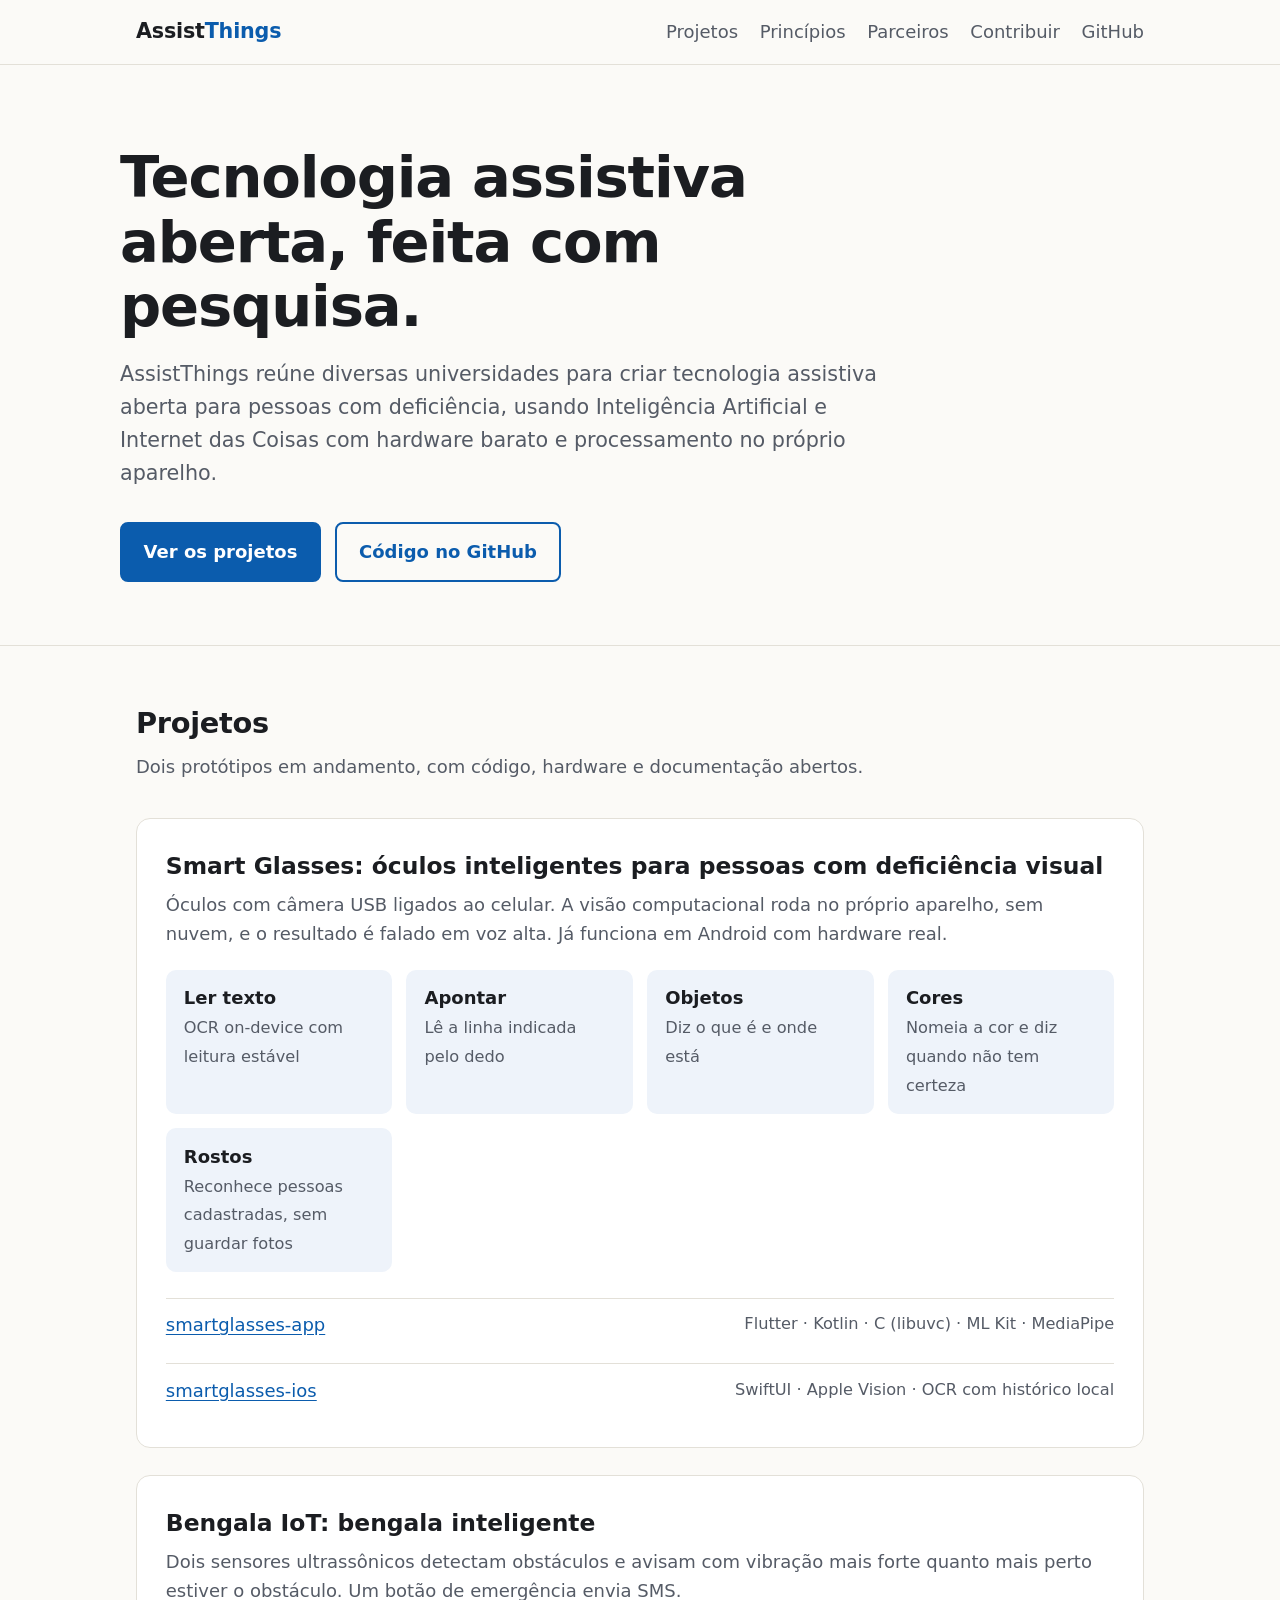
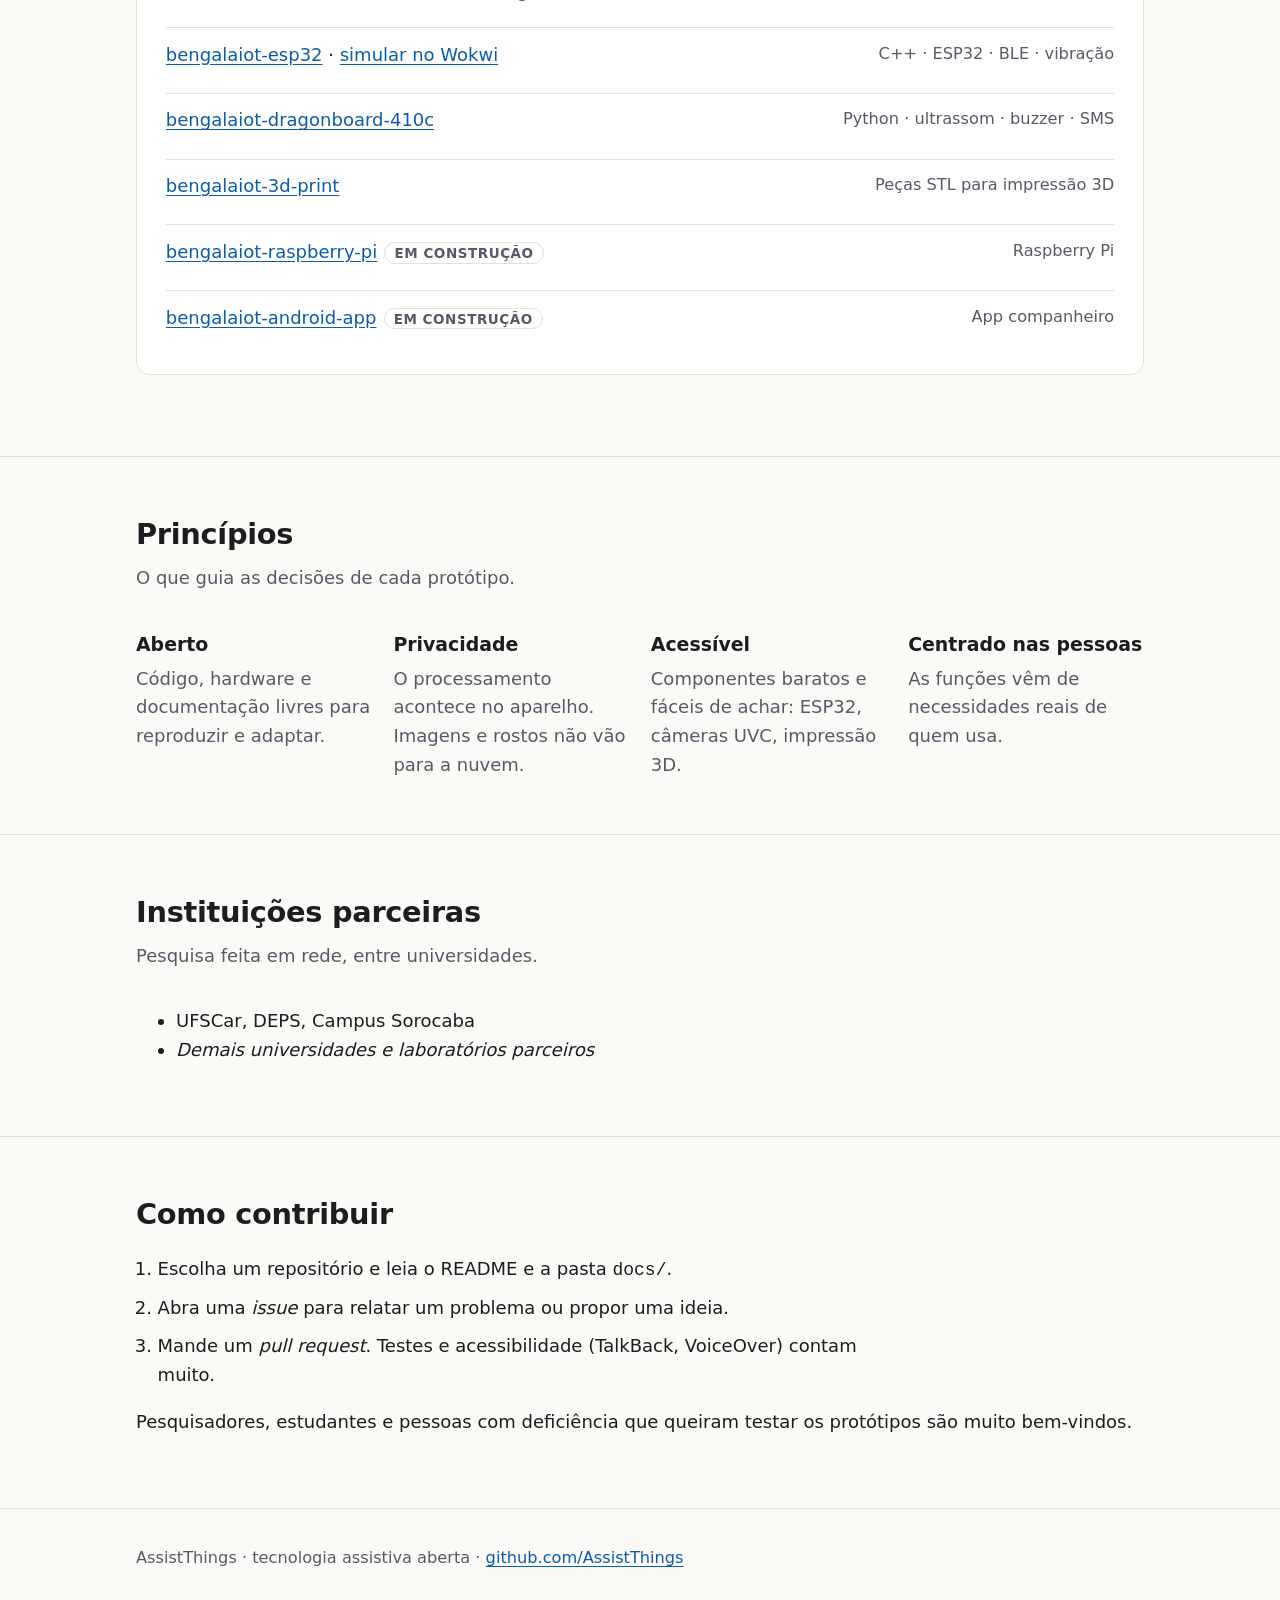
==== index.html @ b5aaa076 "fix: use person-first language and rename privacy principle" ====
<!doctype html>
<html lang="pt-BR">
<head>
<meta charset="utf-8">
<meta name="viewport" content="width=device-width, initial-scale=1">
<title>AssistThings</title>
<meta name="description" content="Projeto de pesquisa entre universidades que cria tecnologia assistiva aberta com Inteligência Artificial e Internet das Coisas.">
<style>
  :root {
    --bg: #fbfaf7; --surface: #ffffff; --text: #1b1d21; --muted: #555b66;
    --line: #e3e0d8; --accent: #0b5cad; --accent-ink: #ffffff; --chip: #eef3fa;
    --focus: #f2a900;
  }
  @media (prefers-color-scheme: dark) {
    :root {
      --bg: #121417; --surface: #1b1e23; --text: #eceef2; --muted: #a6adb9;
      --line: #2c3139; --accent: #6fb0ff; --accent-ink: #0b1220; --chip: #1f2a3a;
    }
  }
  * { box-sizing: border-box; }
  html { font-size: 112.5%; }
  body {
    margin: 0; background: var(--bg); color: var(--text);
    font: 1rem/1.6 system-ui, -apple-system, "Segoe UI", Roboto, sans-serif;
  }
  a { color: var(--accent); text-underline-offset: 3px; }
  :focus-visible { outline: 3px solid var(--focus); outline-offset: 3px; border-radius: 4px; }
  .skip { position: absolute; left: -999px; top: 0; background: var(--accent); color: var(--accent-ink); padding: .6rem 1rem; }
  .skip:focus { left: 1rem; top: 1rem; z-index: 10; }
  .wrap { max-width: 1040px; margin: 0 auto; padding: 0 16px; }
  header.top { border-bottom: 1px solid var(--line); }
  header.top .wrap { display: flex; align-items: center; justify-content: space-between; gap: 1rem; min-height: 64px; flex-wrap: wrap; }
  .brand { font-weight: 700; font-size: 1.15rem; color: var(--text); text-decoration: none; letter-spacing: -.01em; }
  .brand span { color: var(--accent); }
  nav ul { list-style: none; display: flex; gap: 1.2rem; margin: 0; padding: 0; flex-wrap: wrap; }
  nav a { color: var(--muted); text-decoration: none; }
  nav a:hover { color: var(--text); text-decoration: underline; }

  .hero { padding: 4.5rem 0 3.5rem; }
  .hero h1 { font-size: clamp(2rem, 5vw, 3.2rem); line-height: 1.12; margin: 0 0 1rem; letter-spacing: -.02em; max-width: 18ch; }
  .hero p { font-size: 1.15rem; color: var(--muted); max-width: 60ch; margin: 0 0 1.8rem; }
  .btns { display: flex; gap: .8rem; flex-wrap: wrap; }
  .btn { display: inline-block; padding: .75rem 1.2rem; border-radius: 8px; font-weight: 600; text-decoration: none; border: 2px solid var(--accent); }
  .btn.primary { background: var(--accent); color: var(--accent-ink); }
  .btn.ghost { color: var(--accent); }

  section { padding: 3rem 0; border-top: 1px solid var(--line); }
  h2 { font-size: 1.6rem; margin: 0 0 .4rem; letter-spacing: -.01em; }
  .lead { color: var(--muted); margin: 0 0 2rem; max-width: 65ch; }

  .project { background: var(--surface); border: 1px solid var(--line); border-radius: 14px; padding: 1.6rem; margin-bottom: 1.5rem; }
  .project h3 { margin: 0 0 .3rem; font-size: 1.3rem; }
  .project > p { margin: 0 0 1.2rem; color: var(--muted); }
  .modes { display: grid; grid-template-columns: repeat(auto-fit, minmax(180px, 1fr)); gap: .8rem; margin: 0 0 1.4rem; padding: 0; list-style: none; }
  .modes li { background: var(--chip); border-radius: 10px; padding: .8rem 1rem; }
  .modes strong { display: block; }
  .modes span { color: var(--muted); font-size: .9rem; }
  .repos { list-style: none; padding: 0; margin: 0; display: grid; gap: .6rem; }
  .repos li { display: flex; justify-content: space-between; gap: 1rem; flex-wrap: wrap; padding: .7rem 0; border-top: 1px solid var(--line); }
  .repos .meta { color: var(--muted); font-size: .9rem; }
  .tag { font-size: .75rem; font-weight: 600; text-transform: uppercase; letter-spacing: .04em; padding: .1rem .5rem; border-radius: 99px; border: 1px solid var(--line); color: var(--muted); margin-left: .4rem; }

  .grid { display: grid; grid-template-columns: repeat(auto-fit, minmax(220px, 1fr)); gap: 1.2rem; }
  .grid h3 { margin: 0 0 .3rem; font-size: 1.05rem; }
  .grid p { margin: 0; color: var(--muted); }
  ol.steps { padding-left: 1.2rem; max-width: 65ch; }
  ol.steps li { margin-bottom: .5rem; }
  footer { border-top: 1px solid var(--line); padding: 2rem 0 3rem; color: var(--muted); font-size: .9rem; }
</style>
</head>
<body>
<a class="skip" href="#conteudo">Pular para o conteúdo</a>

<header class="top">
  <div class="wrap">
    <a class="brand" href="#">Assist<span>Things</span></a>
    <nav aria-label="Principal">
      <ul>
        <li><a href="#projetos">Projetos</a></li>
        <li><a href="#principios">Princípios</a></li>
        <li><a href="#parceiros">Parceiros</a></li>
        <li><a href="#contribuir">Contribuir</a></li>
        <li><a href="https://github.com/AssistThings">GitHub</a></li>
      </ul>
    </nav>
  </div>
</header>

<main id="conteudo">
  <div class="wrap hero">
    <h1>Tecnologia assistiva aberta, feita com pesquisa.</h1>
    <p>AssistThings reúne diversas universidades para criar tecnologia assistiva aberta para pessoas com deficiência, usando Inteligência Artificial e Internet das Coisas com hardware barato e processamento no próprio aparelho.</p>
    <div class="btns">
      <a class="btn primary" href="#projetos">Ver os projetos</a>
      <a class="btn ghost" href="https://github.com/AssistThings">Código no GitHub</a>
    </div>
  </div>

  <section id="projetos" aria-labelledby="h-projetos">
    <div class="wrap">
      <h2 id="h-projetos">Projetos</h2>
      <p class="lead">Dois protótipos em andamento, com código, hardware e documentação abertos.</p>

      <article class="project" aria-labelledby="h-glasses">
        <h3 id="h-glasses">Smart Glasses: óculos inteligentes para pessoas com deficiência visual</h3>
        <p>Óculos com câmera USB ligados ao celular. A visão computacional roda no próprio aparelho, sem nuvem, e o resultado é falado em voz alta. Já funciona em Android com hardware real.</p>
        <ul class="modes">
          <li><strong>Ler texto</strong><span>OCR on-device com leitura estável</span></li>
          <li><strong>Apontar</strong><span>Lê a linha indicada pelo dedo</span></li>
          <li><strong>Objetos</strong><span>Diz o que é e onde está</span></li>
          <li><strong>Cores</strong><span>Nomeia a cor e diz quando não tem certeza</span></li>
          <li><strong>Rostos</strong><span>Reconhece pessoas cadastradas, sem guardar fotos</span></li>
        </ul>
        <ul class="repos">
          <li><a href="https://github.com/AssistThings/smartglasses-app">smartglasses-app</a><span class="meta">Flutter · Kotlin · C (libuvc) · ML Kit · MediaPipe</span></li>
          <li><a href="https://github.com/AssistThings/smartglasses-ios">smartglasses-ios</a><span class="meta">SwiftUI · Apple Vision · OCR com histórico local</span></li>
        </ul>
      </article>

      <article class="project" aria-labelledby="h-bengala">
        <h3 id="h-bengala">Bengala IoT: bengala inteligente</h3>
        <p>Dois sensores ultrassônicos detectam obstáculos e avisam com vibração mais forte quanto mais perto estiver o obstáculo. Um botão de emergência envia SMS.</p>
        <ul class="repos">
          <li><span><a href="https://github.com/AssistThings/bengalaiot-esp32">bengalaiot-esp32</a> · <a href="https://wokwi.com/projects/360982537270744065">simular no Wokwi</a></span><span class="meta">C++ · ESP32 · BLE · vibração</span></li>
          <li><a href="https://github.com/AssistThings/bengalaiot-dragonboard-410c">bengalaiot-dragonboard-410c</a><span class="meta">Python · ultrassom · buzzer · SMS</span></li>
          <li><a href="https://github.com/AssistThings/bengalaiot-3d-print">bengalaiot-3d-print</a><span class="meta">Peças STL para impressão 3D</span></li>
          <li><span><a href="https://github.com/AssistThings/bengalaiot-raspberry-pi">bengalaiot-raspberry-pi</a><span class="tag">em construção</span></span><span class="meta">Raspberry Pi</span></li>
          <li><span><a href="https://github.com/AssistThings/bengalaiot-android-app">bengalaiot-android-app</a><span class="tag">em construção</span></span><span class="meta">App companheiro</span></li>
        </ul>
      </article>
    </div>
  </section>

  <section id="principios" aria-labelledby="h-principios">
    <div class="wrap">
      <h2 id="h-principios">Princípios</h2>
      <p class="lead">O que guia as decisões de cada protótipo.</p>
      <div class="grid">
        <div><h3>Aberto</h3><p>Código, hardware e documentação livres para reproduzir e adaptar.</p></div>
        <div><h3>Privacidade</h3><p>O processamento acontece no aparelho. Imagens e rostos não vão para a nuvem.</p></div>
        <div><h3>Acessível</h3><p>Componentes baratos e fáceis de achar: ESP32, câmeras UVC, impressão 3D.</p></div>
        <div><h3>Centrado nas pessoas</h3><p>As funções vêm de necessidades reais de quem usa.</p></div>
      </div>
    </div>
  </section>

  <section id="parceiros" aria-labelledby="h-parceiros">
    <div class="wrap">
      <h2 id="h-parceiros">Instituições parceiras</h2>
      <p class="lead">Pesquisa feita em rede, entre universidades.</p>
      <ul>
        <li>UFSCar, DEPS, Campus Sorocaba</li>
        <li><em>Demais universidades e laboratórios parceiros</em></li>
      </ul>
    </div>
  </section>

  <section id="contribuir" aria-labelledby="h-contribuir">
    <div class="wrap">
      <h2 id="h-contribuir">Como contribuir</h2>
      <ol class="steps">
        <li>Escolha um repositório e leia o README e a pasta <code>docs/</code>.</li>
        <li>Abra uma <em>issue</em> para relatar um problema ou propor uma ideia.</li>
        <li>Mande um <em>pull request</em>. Testes e acessibilidade (TalkBack, VoiceOver) contam muito.</li>
      </ol>
      <p>Pesquisadores, estudantes e pessoas com deficiência que queiram testar os protótipos são muito bem-vindos.</p>
    </div>
  </section>
</main>

<footer>
  <div class="wrap">AssistThings · tecnologia assistiva aberta · <a href="https://github.com/AssistThings">github.com/AssistThings</a></div>
</footer>
</body>
</html>
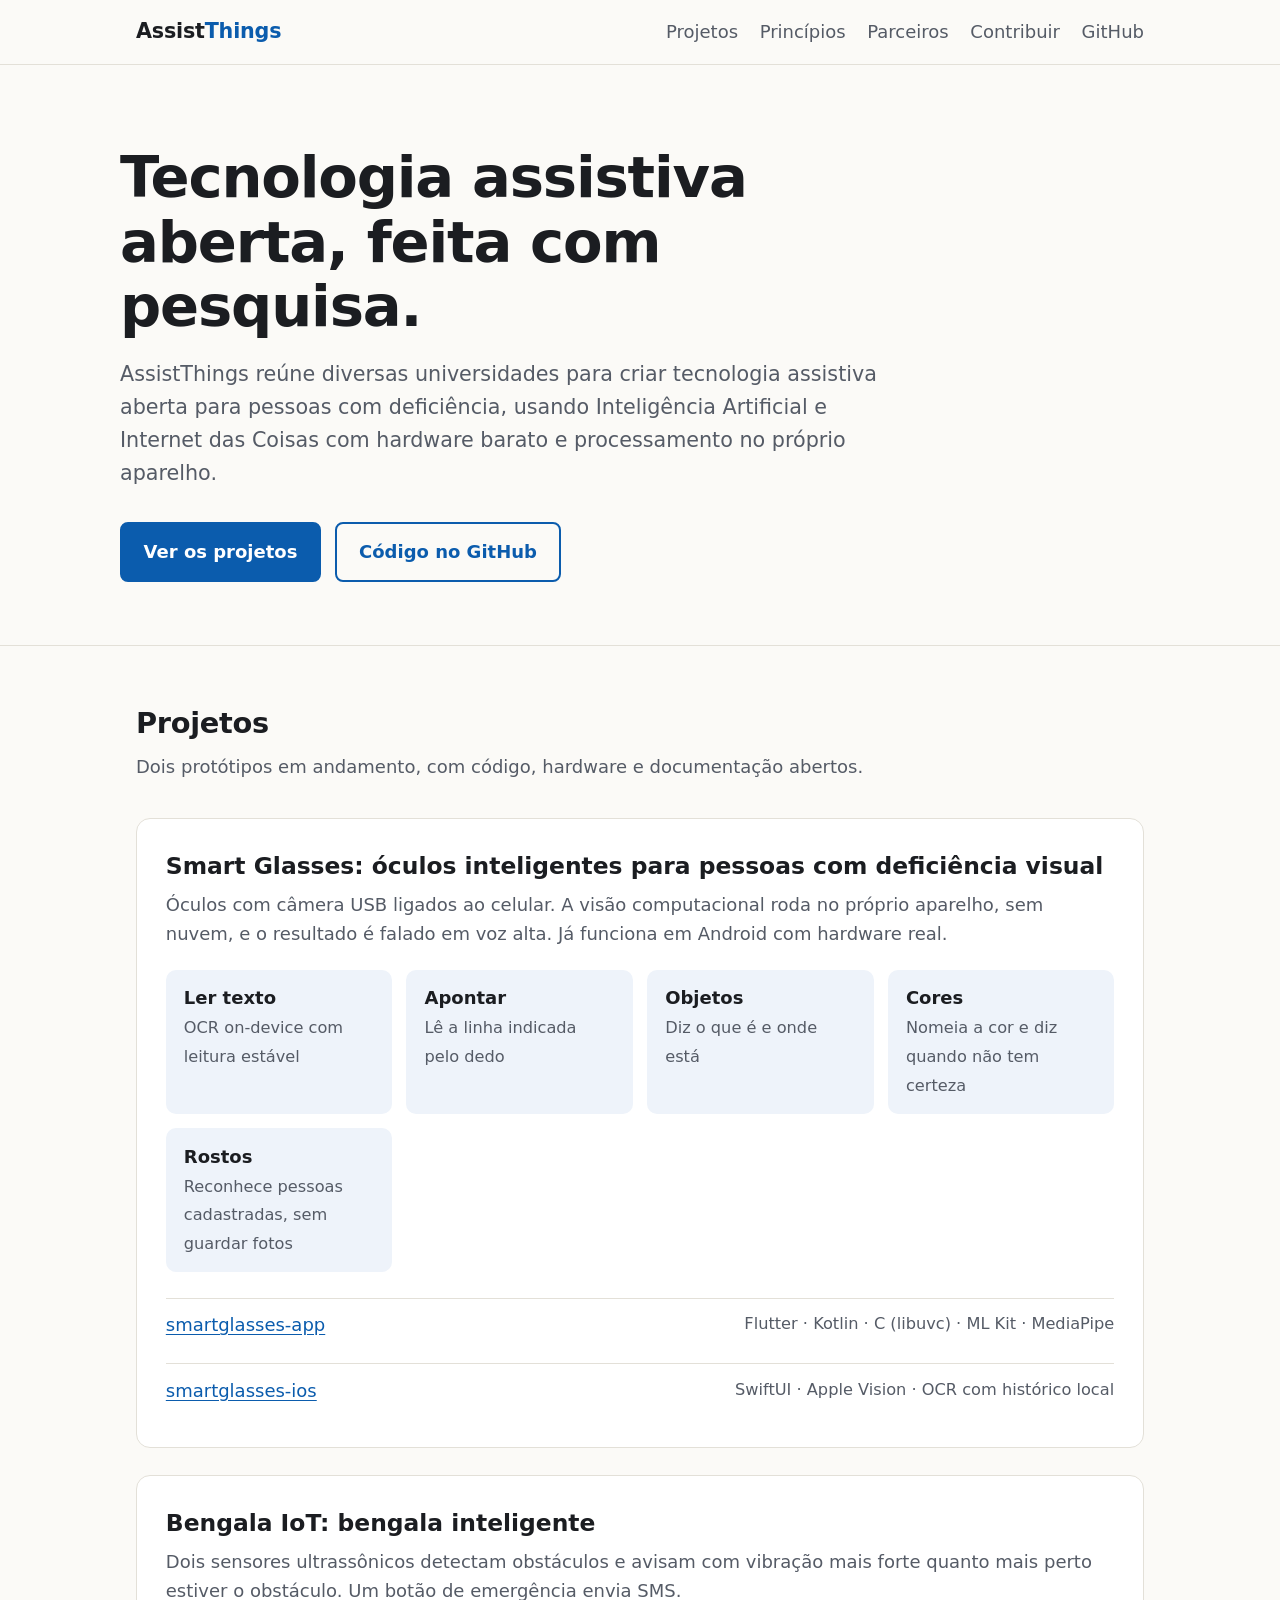
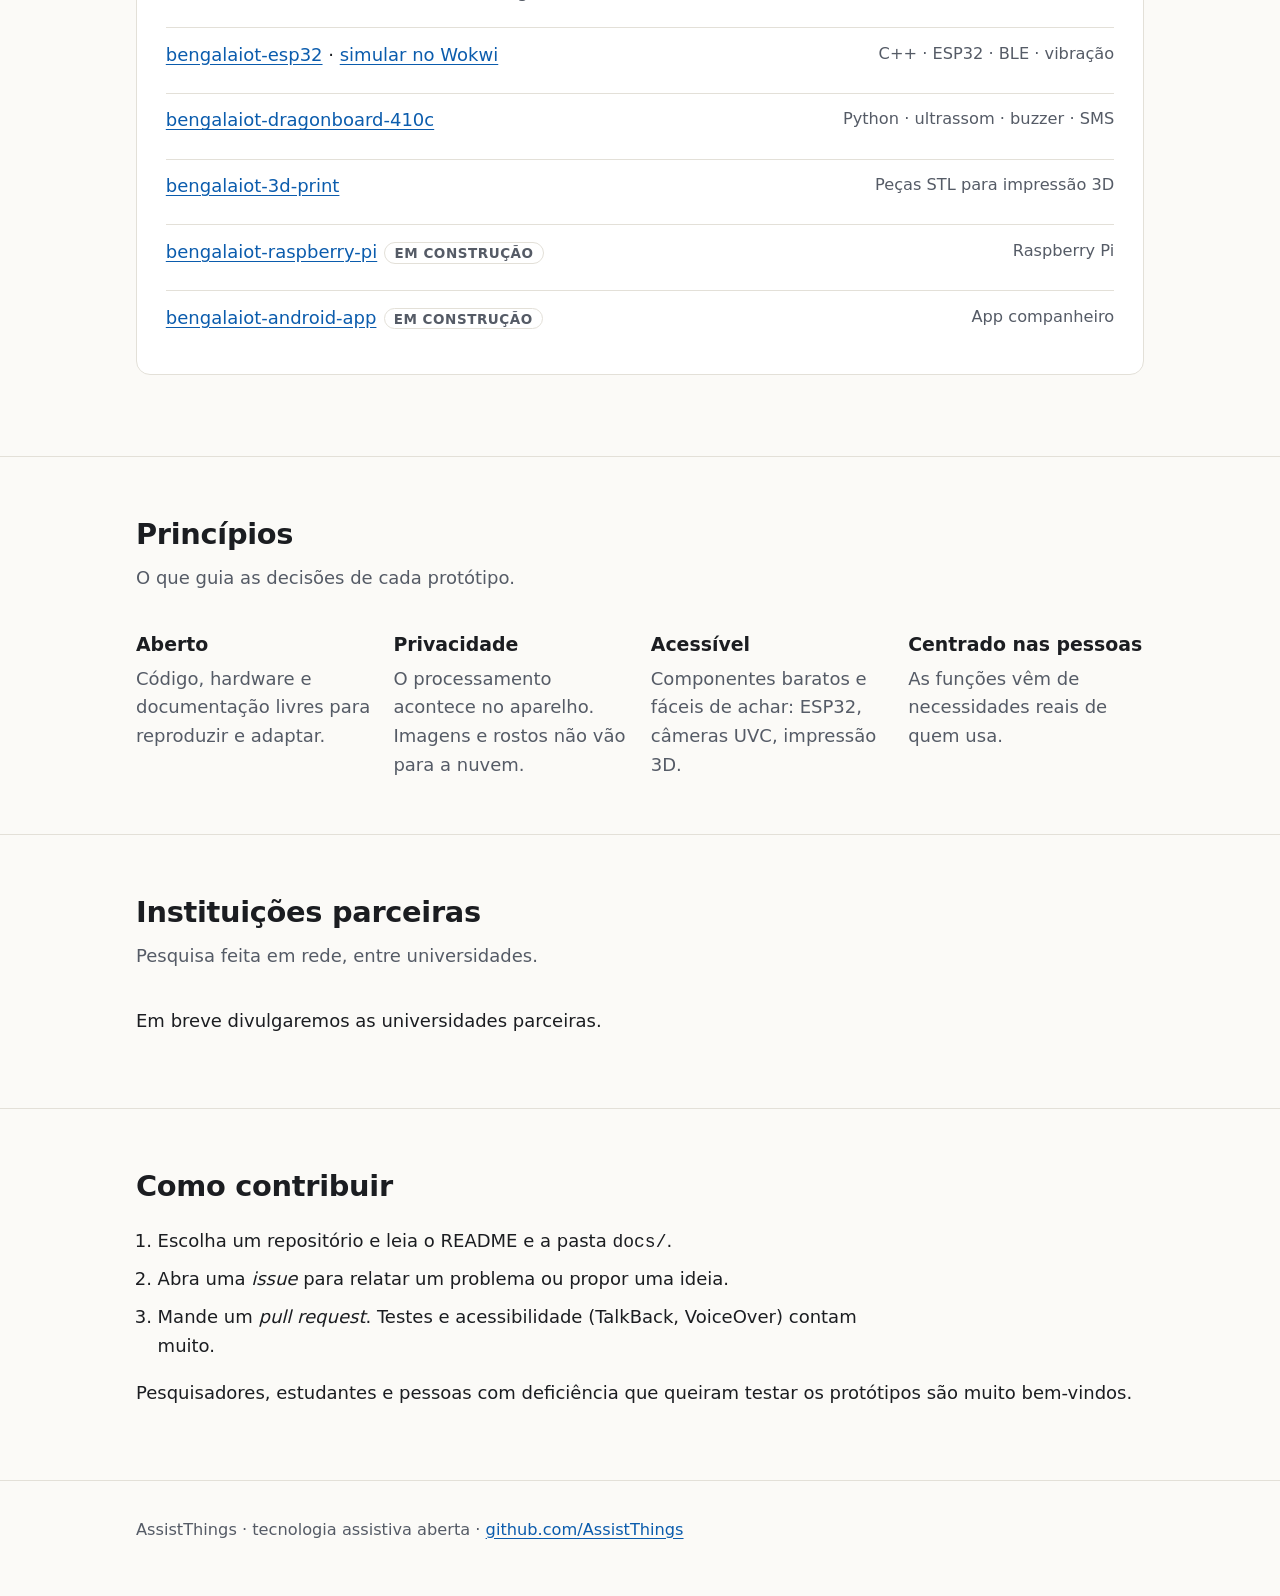
==== commit 04453b43: "fix: replace partner list with upcoming announcement" ====
--- a/index.html
+++ b/index.html
@@ -148,10 +148,7 @@
     <div class="wrap">
       <h2 id="h-parceiros">Instituições parceiras</h2>
       <p class="lead">Pesquisa feita em rede, entre universidades.</p>
-      <ul>
-        <li>UFSCar, DEPS, Campus Sorocaba</li>
-        <li><em>Demais universidades e laboratórios parceiros</em></li>
-      </ul>
+      <p>Em breve divulgaremos as universidades parceiras.</p>
     </div>
   </section>
 
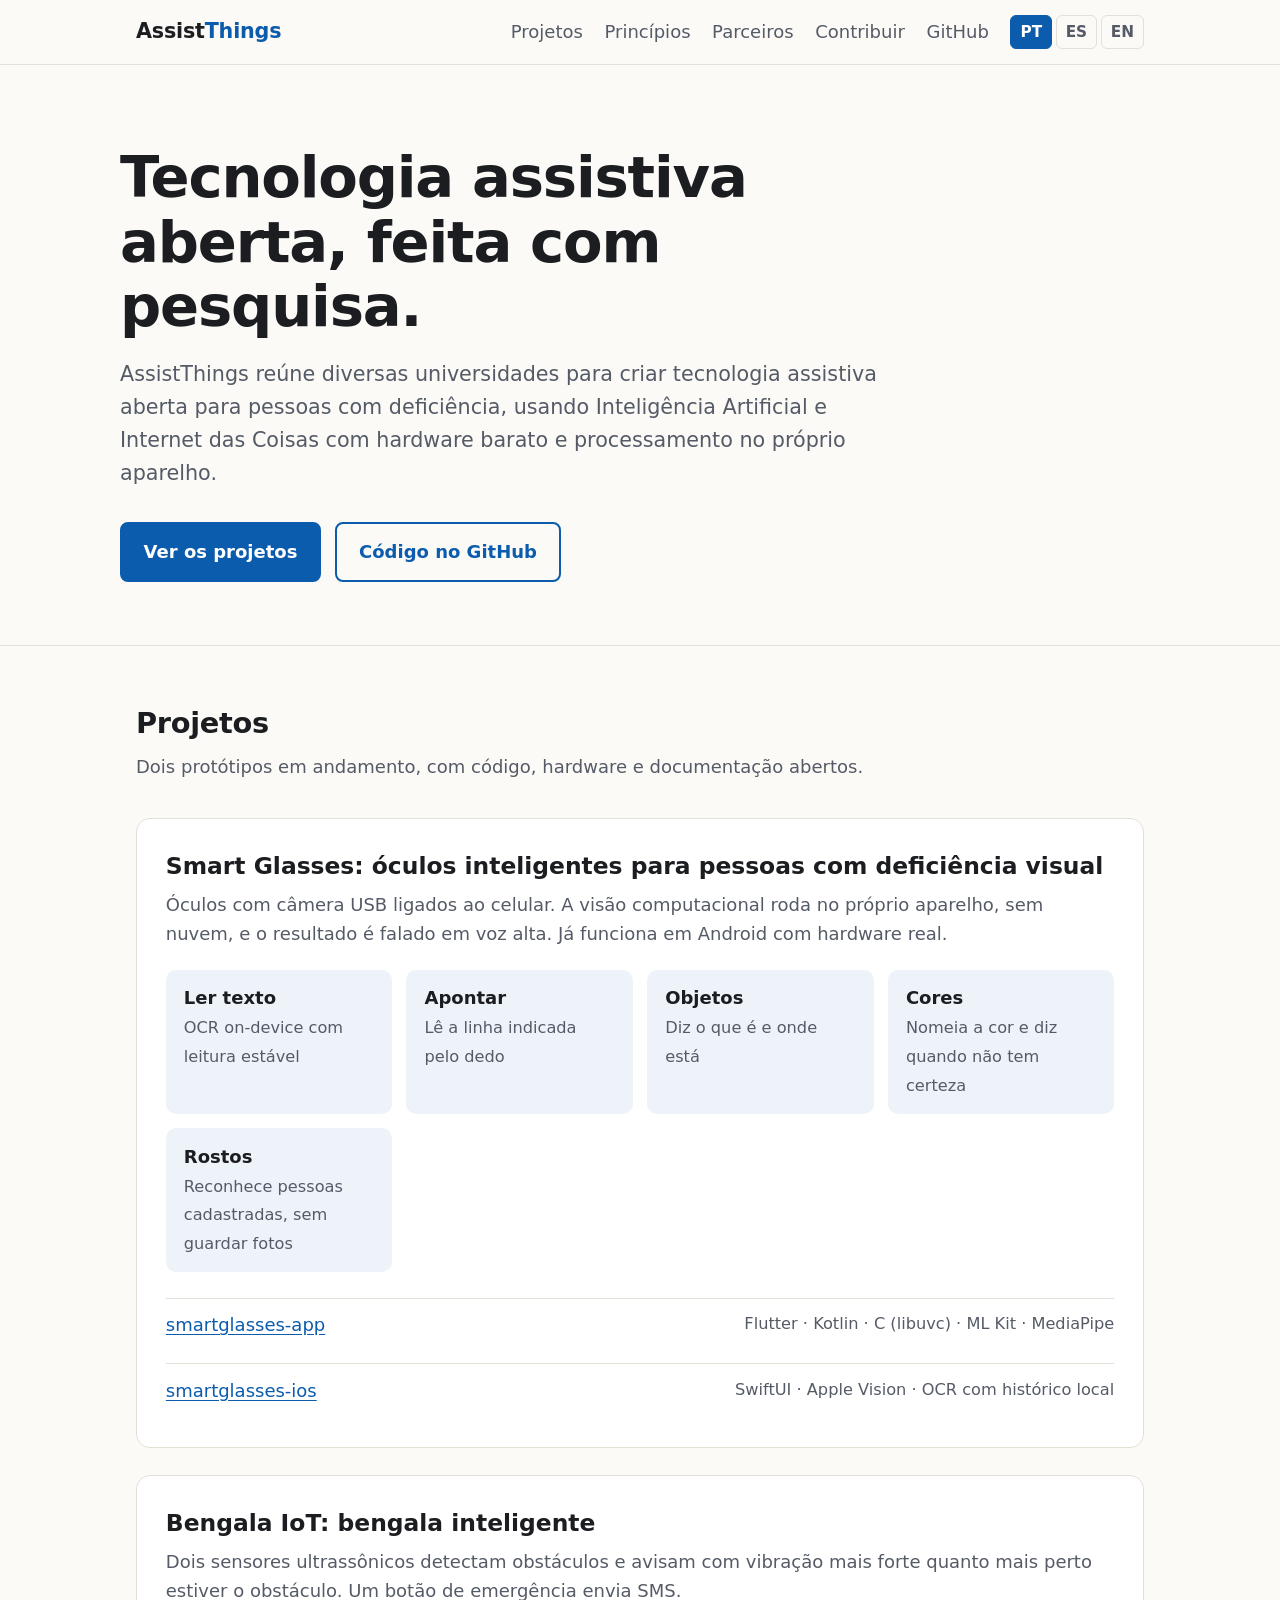
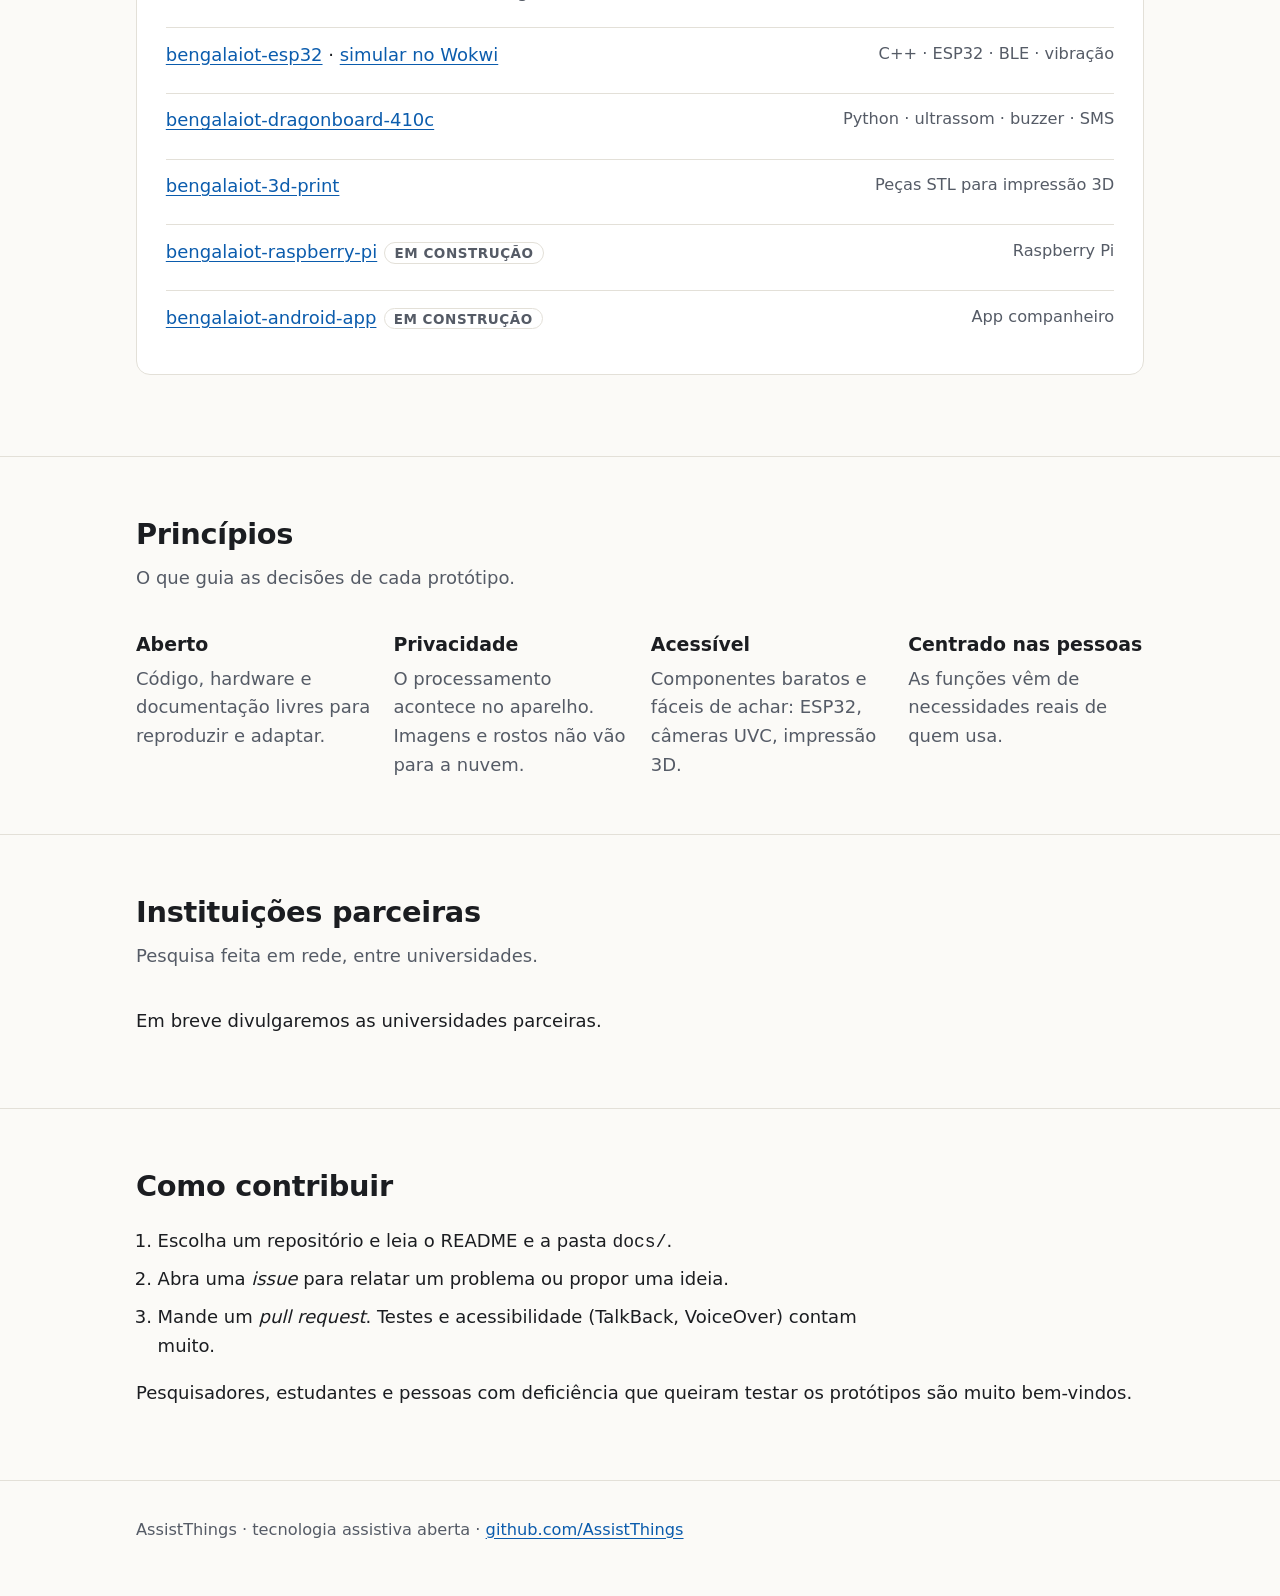
==== commit 8e0bbb5f: "feat: add Spanish and English pages with language switcher" ====
--- a/index.html
+++ b/index.html
@@ -5,75 +5,18 @@
 <meta name="viewport" content="width=device-width, initial-scale=1">
 <title>AssistThings</title>
 <meta name="description" content="Projeto de pesquisa entre universidades que cria tecnologia assistiva aberta com Inteligência Artificial e Internet das Coisas.">
-<style>
-  :root {
-    --bg: #fbfaf7; --surface: #ffffff; --text: #1b1d21; --muted: #555b66;
-    --line: #e3e0d8; --accent: #0b5cad; --accent-ink: #ffffff; --chip: #eef3fa;
-    --focus: #f2a900;
-  }
-  @media (prefers-color-scheme: dark) {
-    :root {
-      --bg: #121417; --surface: #1b1e23; --text: #eceef2; --muted: #a6adb9;
-      --line: #2c3139; --accent: #6fb0ff; --accent-ink: #0b1220; --chip: #1f2a3a;
-    }
-  }
-  * { box-sizing: border-box; }
-  html { font-size: 112.5%; }
-  body {
-    margin: 0; background: var(--bg); color: var(--text);
-    font: 1rem/1.6 system-ui, -apple-system, "Segoe UI", Roboto, sans-serif;
-  }
-  a { color: var(--accent); text-underline-offset: 3px; }
-  :focus-visible { outline: 3px solid var(--focus); outline-offset: 3px; border-radius: 4px; }
-  .skip { position: absolute; left: -999px; top: 0; background: var(--accent); color: var(--accent-ink); padding: .6rem 1rem; }
-  .skip:focus { left: 1rem; top: 1rem; z-index: 10; }
-  .wrap { max-width: 1040px; margin: 0 auto; padding: 0 16px; }
-  header.top { border-bottom: 1px solid var(--line); }
-  header.top .wrap { display: flex; align-items: center; justify-content: space-between; gap: 1rem; min-height: 64px; flex-wrap: wrap; }
-  .brand { font-weight: 700; font-size: 1.15rem; color: var(--text); text-decoration: none; letter-spacing: -.01em; }
-  .brand span { color: var(--accent); }
-  nav ul { list-style: none; display: flex; gap: 1.2rem; margin: 0; padding: 0; flex-wrap: wrap; }
-  nav a { color: var(--muted); text-decoration: none; }
-  nav a:hover { color: var(--text); text-decoration: underline; }
-
-  .hero { padding: 4.5rem 0 3.5rem; }
-  .hero h1 { font-size: clamp(2rem, 5vw, 3.2rem); line-height: 1.12; margin: 0 0 1rem; letter-spacing: -.02em; max-width: 18ch; }
-  .hero p { font-size: 1.15rem; color: var(--muted); max-width: 60ch; margin: 0 0 1.8rem; }
-  .btns { display: flex; gap: .8rem; flex-wrap: wrap; }
-  .btn { display: inline-block; padding: .75rem 1.2rem; border-radius: 8px; font-weight: 600; text-decoration: none; border: 2px solid var(--accent); }
-  .btn.primary { background: var(--accent); color: var(--accent-ink); }
-  .btn.ghost { color: var(--accent); }
-
-  section { padding: 3rem 0; border-top: 1px solid var(--line); }
-  h2 { font-size: 1.6rem; margin: 0 0 .4rem; letter-spacing: -.01em; }
-  .lead { color: var(--muted); margin: 0 0 2rem; max-width: 65ch; }
-
-  .project { background: var(--surface); border: 1px solid var(--line); border-radius: 14px; padding: 1.6rem; margin-bottom: 1.5rem; }
-  .project h3 { margin: 0 0 .3rem; font-size: 1.3rem; }
-  .project > p { margin: 0 0 1.2rem; color: var(--muted); }
-  .modes { display: grid; grid-template-columns: repeat(auto-fit, minmax(180px, 1fr)); gap: .8rem; margin: 0 0 1.4rem; padding: 0; list-style: none; }
-  .modes li { background: var(--chip); border-radius: 10px; padding: .8rem 1rem; }
-  .modes strong { display: block; }
-  .modes span { color: var(--muted); font-size: .9rem; }
-  .repos { list-style: none; padding: 0; margin: 0; display: grid; gap: .6rem; }
-  .repos li { display: flex; justify-content: space-between; gap: 1rem; flex-wrap: wrap; padding: .7rem 0; border-top: 1px solid var(--line); }
-  .repos .meta { color: var(--muted); font-size: .9rem; }
-  .tag { font-size: .75rem; font-weight: 600; text-transform: uppercase; letter-spacing: .04em; padding: .1rem .5rem; border-radius: 99px; border: 1px solid var(--line); color: var(--muted); margin-left: .4rem; }
-
-  .grid { display: grid; grid-template-columns: repeat(auto-fit, minmax(220px, 1fr)); gap: 1.2rem; }
-  .grid h3 { margin: 0 0 .3rem; font-size: 1.05rem; }
-  .grid p { margin: 0; color: var(--muted); }
-  ol.steps { padding-left: 1.2rem; max-width: 65ch; }
-  ol.steps li { margin-bottom: .5rem; }
-  footer { border-top: 1px solid var(--line); padding: 2rem 0 3rem; color: var(--muted); font-size: .9rem; }
-</style>
+<link rel="stylesheet" href="/style.css">
+<link rel="alternate" hreflang="pt-BR" href="https://assistthings.github.io/">
+<link rel="alternate" hreflang="es" href="https://assistthings.github.io/es/">
+<link rel="alternate" hreflang="en" href="https://assistthings.github.io/en/">
 </head>
 <body>
 <a class="skip" href="#conteudo">Pular para o conteúdo</a>
 
 <header class="top">
   <div class="wrap">
-    <a class="brand" href="#">Assist<span>Things</span></a>
+    <a class="brand" href="/">Assist<span>Things</span></a>
+    <div class="top-right">
     <nav aria-label="Principal">
       <ul>
         <li><a href="#projetos">Projetos</a></li>
@@ -83,6 +26,12 @@
         <li><a href="https://github.com/AssistThings">GitHub</a></li>
       </ul>
     </nav>
+    <ul class="lang" aria-label="Idioma">
+      <li><a href="/" hreflang="pt-BR" lang="pt-BR" aria-current="page">PT</a></li>
+      <li><a href="/es/" hreflang="es" lang="es">ES</a></li>
+      <li><a href="/en/" hreflang="en" lang="en">EN</a></li>
+    </ul>
+    </div>
   </div>
 </header>
 
--- a/style.css
+++ b/style.css
@@ -0,0 +1,64 @@
+:root {
+  --bg: #fbfaf7; --surface: #ffffff; --text: #1b1d21; --muted: #555b66;
+  --line: #e3e0d8; --accent: #0b5cad; --accent-ink: #ffffff; --chip: #eef3fa;
+  --focus: #f2a900;
+}
+@media (prefers-color-scheme: dark) {
+  :root {
+    --bg: #121417; --surface: #1b1e23; --text: #eceef2; --muted: #a6adb9;
+    --line: #2c3139; --accent: #6fb0ff; --accent-ink: #0b1220; --chip: #1f2a3a;
+  }
+}
+* { box-sizing: border-box; }
+html { font-size: 112.5%; }
+body {
+  margin: 0; background: var(--bg); color: var(--text);
+  font: 1rem/1.6 system-ui, -apple-system, "Segoe UI", Roboto, sans-serif;
+}
+a { color: var(--accent); text-underline-offset: 3px; }
+:focus-visible { outline: 3px solid var(--focus); outline-offset: 3px; border-radius: 4px; }
+.skip { position: absolute; left: -999px; top: 0; background: var(--accent); color: var(--accent-ink); padding: .6rem 1rem; }
+.skip:focus { left: 1rem; top: 1rem; z-index: 10; }
+.wrap { max-width: 1040px; margin: 0 auto; padding: 0 16px; }
+header.top { border-bottom: 1px solid var(--line); }
+header.top .wrap { display: flex; align-items: center; justify-content: space-between; gap: 1rem; min-height: 64px; flex-wrap: wrap; }
+.brand { font-weight: 700; font-size: 1.15rem; color: var(--text); text-decoration: none; letter-spacing: -.01em; }
+.brand span { color: var(--accent); }
+nav ul { list-style: none; display: flex; gap: 1.2rem; margin: 0; padding: 0; flex-wrap: wrap; }
+nav a { color: var(--muted); text-decoration: none; }
+nav a:hover { color: var(--text); text-decoration: underline; }
+
+.hero { padding: 4.5rem 0 3.5rem; }
+.hero h1 { font-size: clamp(2rem, 5vw, 3.2rem); line-height: 1.12; margin: 0 0 1rem; letter-spacing: -.02em; max-width: 18ch; }
+.hero p { font-size: 1.15rem; color: var(--muted); max-width: 60ch; margin: 0 0 1.8rem; }
+.btns { display: flex; gap: .8rem; flex-wrap: wrap; }
+.btn { display: inline-block; padding: .75rem 1.2rem; border-radius: 8px; font-weight: 600; text-decoration: none; border: 2px solid var(--accent); }
+.btn.primary { background: var(--accent); color: var(--accent-ink); }
+.btn.ghost { color: var(--accent); }
+
+section { padding: 3rem 0; border-top: 1px solid var(--line); }
+h2 { font-size: 1.6rem; margin: 0 0 .4rem; letter-spacing: -.01em; }
+.lead { color: var(--muted); margin: 0 0 2rem; max-width: 65ch; }
+
+.project { background: var(--surface); border: 1px solid var(--line); border-radius: 14px; padding: 1.6rem; margin-bottom: 1.5rem; }
+.project h3 { margin: 0 0 .3rem; font-size: 1.3rem; }
+.project > p { margin: 0 0 1.2rem; color: var(--muted); }
+.modes { display: grid; grid-template-columns: repeat(auto-fit, minmax(180px, 1fr)); gap: .8rem; margin: 0 0 1.4rem; padding: 0; list-style: none; }
+.modes li { background: var(--chip); border-radius: 10px; padding: .8rem 1rem; }
+.modes strong { display: block; }
+.modes span { color: var(--muted); font-size: .9rem; }
+.repos { list-style: none; padding: 0; margin: 0; display: grid; gap: .6rem; }
+.repos li { display: flex; justify-content: space-between; gap: 1rem; flex-wrap: wrap; padding: .7rem 0; border-top: 1px solid var(--line); }
+.repos .meta { color: var(--muted); font-size: .9rem; }
+.tag { font-size: .75rem; font-weight: 600; text-transform: uppercase; letter-spacing: .04em; padding: .1rem .5rem; border-radius: 99px; border: 1px solid var(--line); color: var(--muted); margin-left: .4rem; }
+
+.grid { display: grid; grid-template-columns: repeat(auto-fit, minmax(220px, 1fr)); gap: 1.2rem; }
+.grid h3 { margin: 0 0 .3rem; font-size: 1.05rem; }
+.grid p { margin: 0; color: var(--muted); }
+ol.steps { padding-left: 1.2rem; max-width: 65ch; }
+ol.steps li { margin-bottom: .5rem; }
+footer { border-top: 1px solid var(--line); padding: 2rem 0 3rem; color: var(--muted); font-size: .9rem; }
+.lang { list-style: none; display: flex; gap: .2rem; margin: 0; padding: 0; }
+.lang a { display: inline-block; padding: .2rem .5rem; border-radius: 6px; border: 1px solid var(--line); color: var(--muted); text-decoration: none; font-size: .85rem; font-weight: 600; }
+.lang a[aria-current="page"] { background: var(--accent); border-color: var(--accent); color: var(--accent-ink); }
+.top-right { display: flex; align-items: center; gap: 1.2rem; flex-wrap: wrap; }
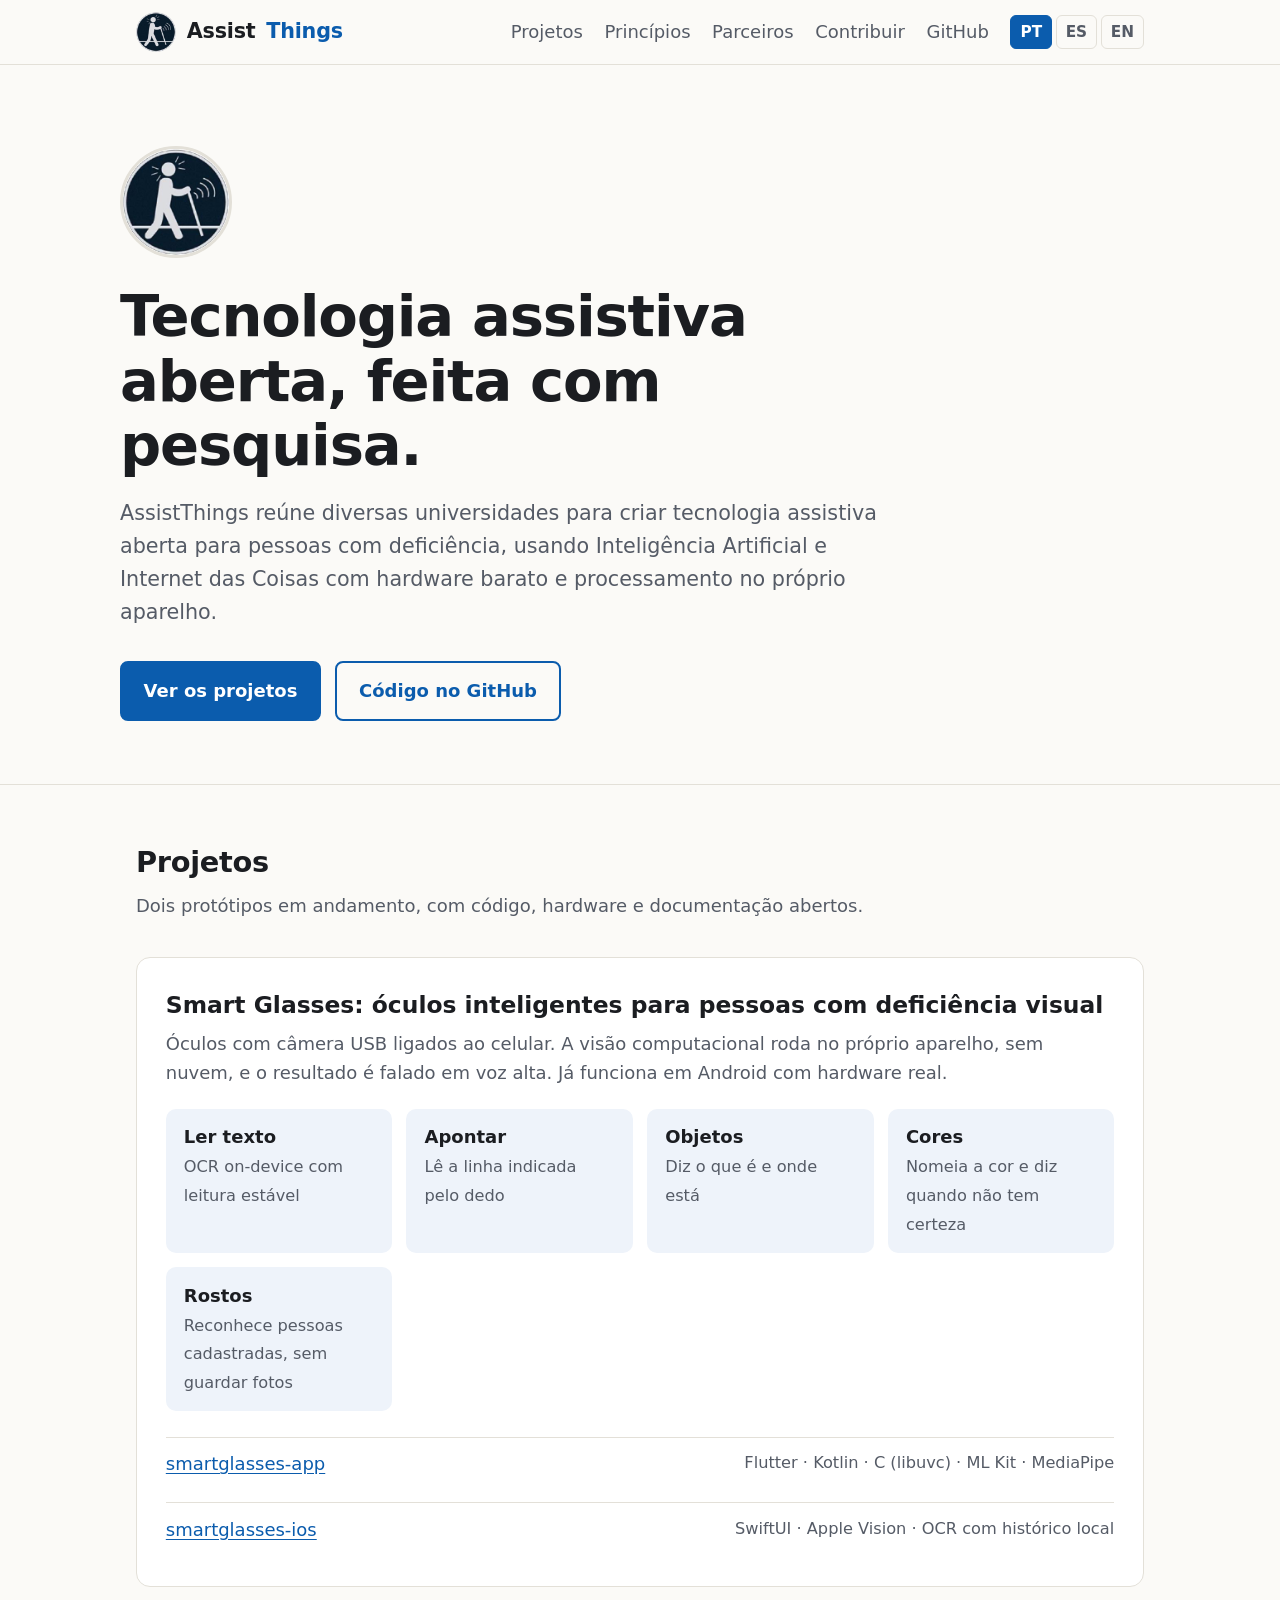
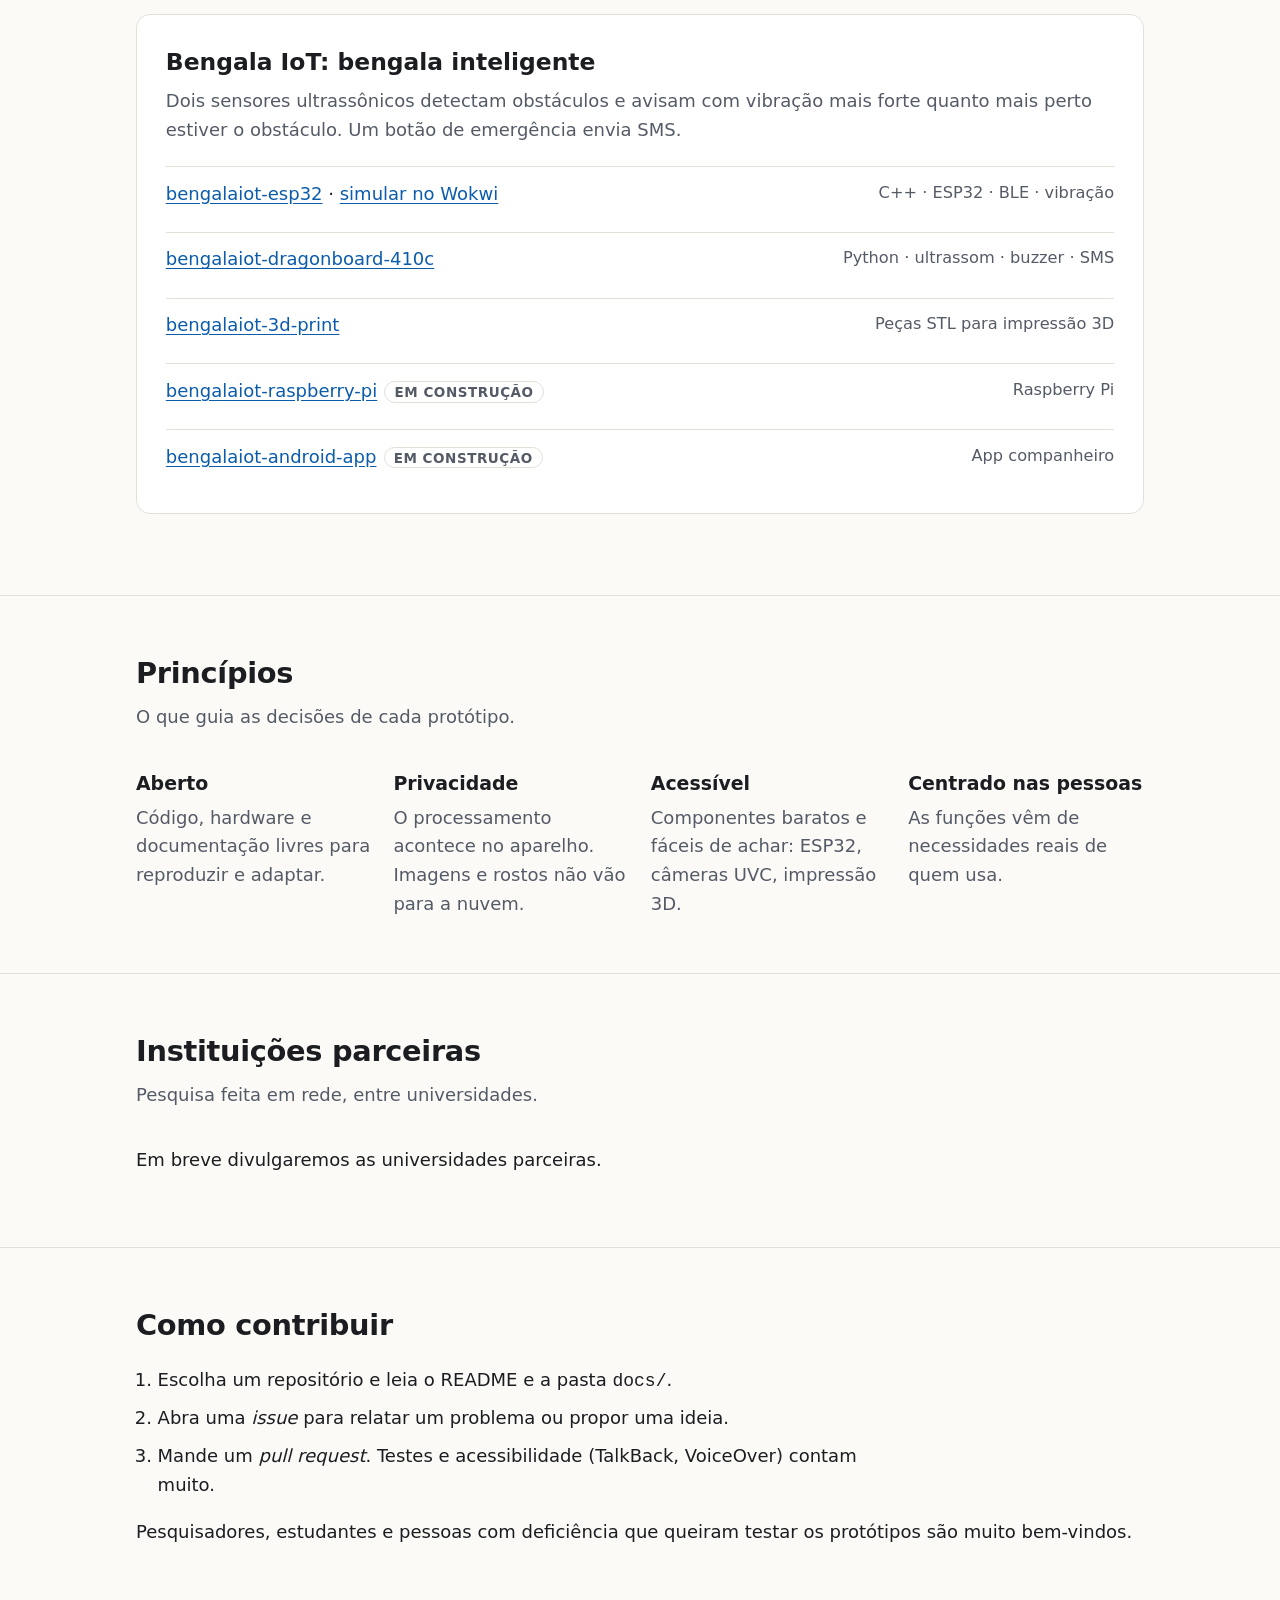
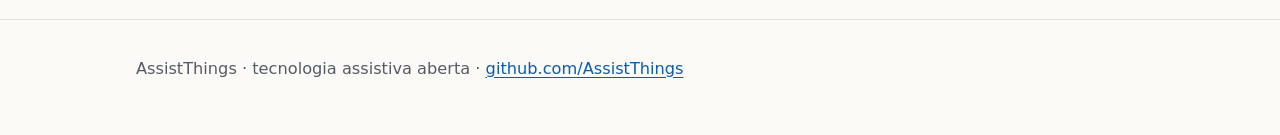
==== commit 514121d6: "feat: adicionar logotipo no cabecalho, no destaque e como favicon" ====
--- a/index.html
+++ b/index.html
@@ -6,6 +6,8 @@
 <title>AssistThings</title>
 <meta name="description" content="Projeto de pesquisa entre universidades que cria tecnologia assistiva aberta com Inteligência Artificial e Internet das Coisas.">
 <link rel="stylesheet" href="/style.css">
+<link rel="icon" type="image/png" href="/assets/favicon.png">
+<link rel="apple-touch-icon" href="/assets/logo.jpg">
 <link rel="alternate" hreflang="pt-BR" href="https://assistthings.github.io/">
 <link rel="alternate" hreflang="es" href="https://assistthings.github.io/es/">
 <link rel="alternate" hreflang="en" href="https://assistthings.github.io/en/">
@@ -15,7 +17,7 @@
 
 <header class="top">
   <div class="wrap">
-    <a class="brand" href="/">Assist<span>Things</span></a>
+    <a class="brand" href="/"><img src="/assets/logo.jpg" alt="" width="40" height="40">Assist<span>Things</span></a>
     <div class="top-right">
     <nav aria-label="Principal">
       <ul>
@@ -37,6 +39,7 @@
 
 <main id="conteudo">
   <div class="wrap hero">
+    <img class="hero-logo" src="/assets/logo.jpg" alt="Logotipo do AssistThings: pessoa caminhando com bengala" width="112" height="112">
     <h1>Tecnologia assistiva aberta, feita com pesquisa.</h1>
     <p>AssistThings reúne diversas universidades para criar tecnologia assistiva aberta para pessoas com deficiência, usando Inteligência Artificial e Internet das Coisas com hardware barato e processamento no próprio aparelho.</p>
     <div class="btns">
--- a/style.css
+++ b/style.css
@@ -22,7 +22,7 @@
 .wrap { max-width: 1040px; margin: 0 auto; padding: 0 16px; }
 header.top { border-bottom: 1px solid var(--line); }
 header.top .wrap { display: flex; align-items: center; justify-content: space-between; gap: 1rem; min-height: 64px; flex-wrap: wrap; }
-.brand { font-weight: 700; font-size: 1.15rem; color: var(--text); text-decoration: none; letter-spacing: -.01em; }
+.brand { display: inline-flex; align-items: center; gap: .6rem; font-weight: 700; font-size: 1.15rem; color: var(--text); text-decoration: none; letter-spacing: -.01em; }
 .brand span { color: var(--accent); }
 nav ul { list-style: none; display: flex; gap: 1.2rem; margin: 0; padding: 0; flex-wrap: wrap; }
 nav a { color: var(--muted); text-decoration: none; }
@@ -62,3 +62,5 @@
 .lang a { display: inline-block; padding: .2rem .5rem; border-radius: 6px; border: 1px solid var(--line); color: var(--muted); text-decoration: none; font-size: .85rem; font-weight: 600; }
 .lang a[aria-current="page"] { background: var(--accent); border-color: var(--accent); color: var(--accent-ink); }
 .top-right { display: flex; align-items: center; gap: 1.2rem; flex-wrap: wrap; }
+.brand img { border-radius: 50%; display: block; }
+.hero-logo { display: block; width: 112px; height: 112px; border-radius: 50%; margin: 0 0 1.5rem; border: 3px solid var(--line); }
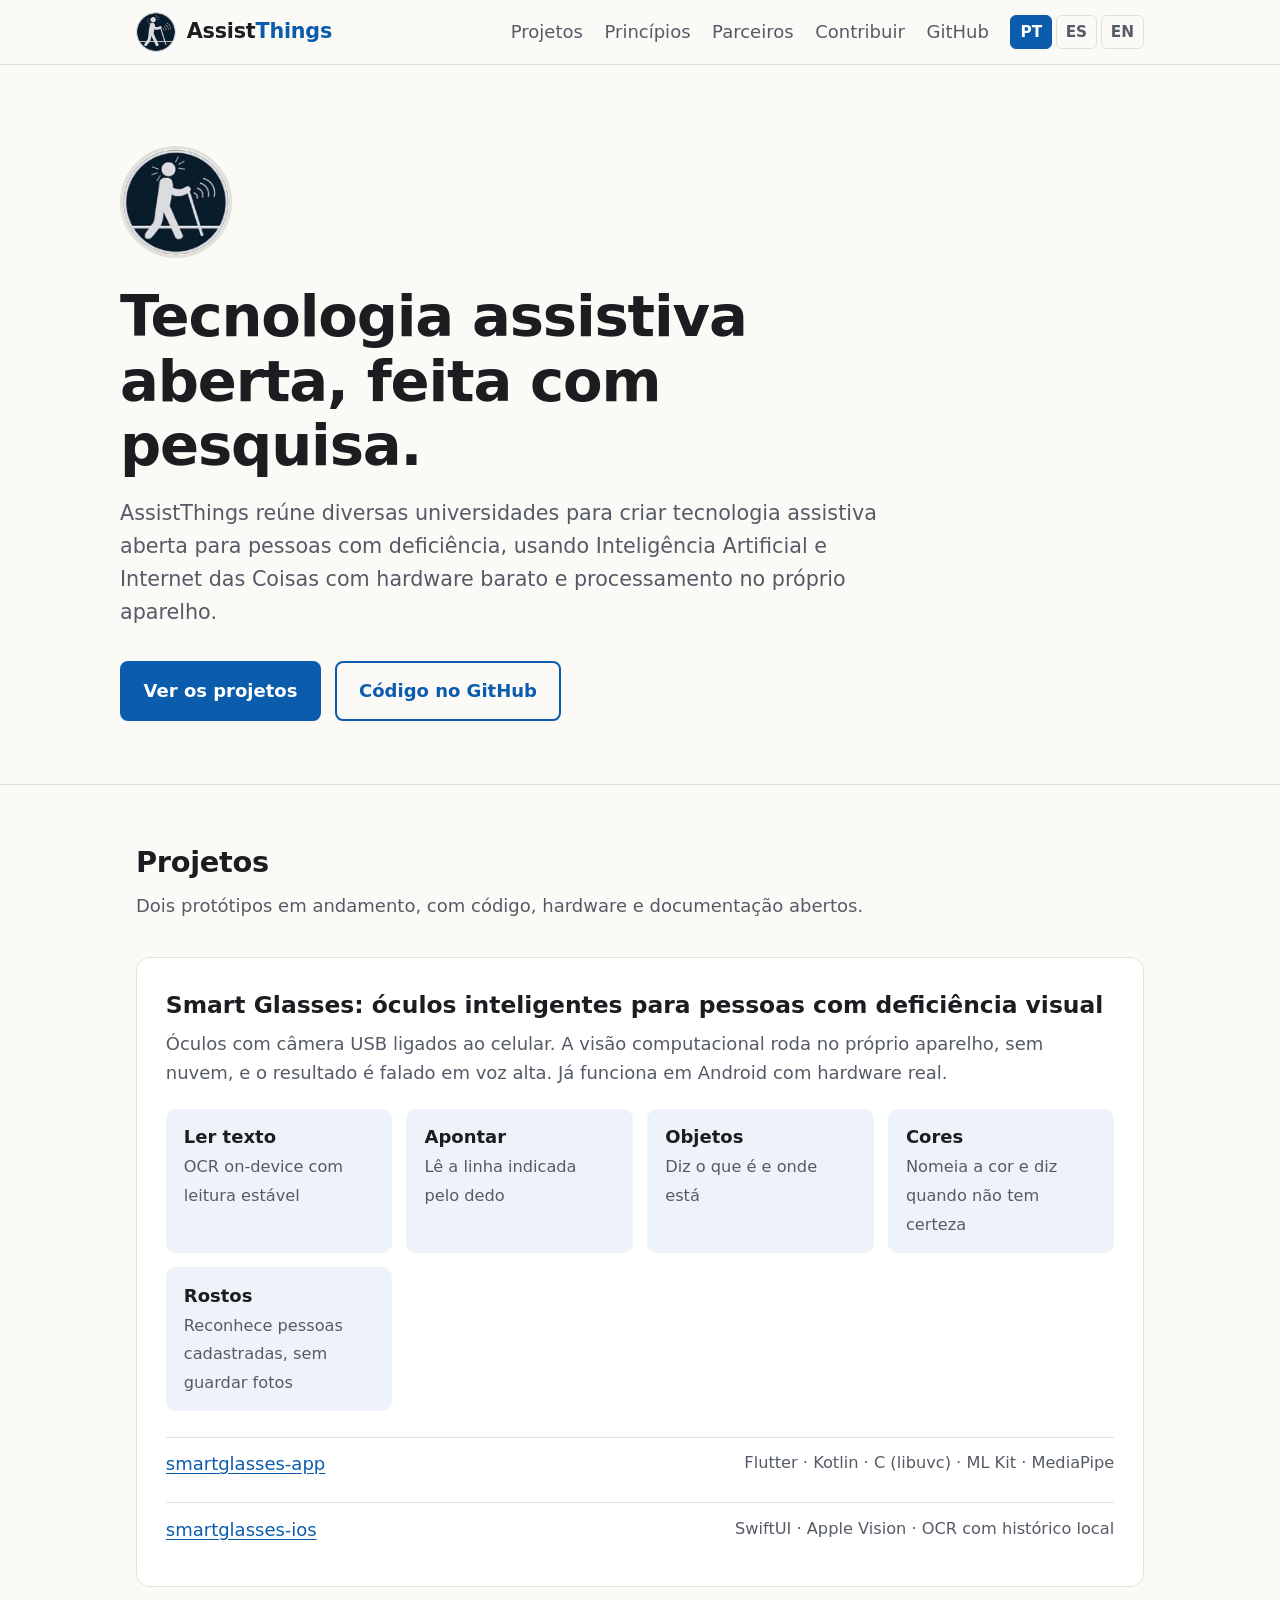
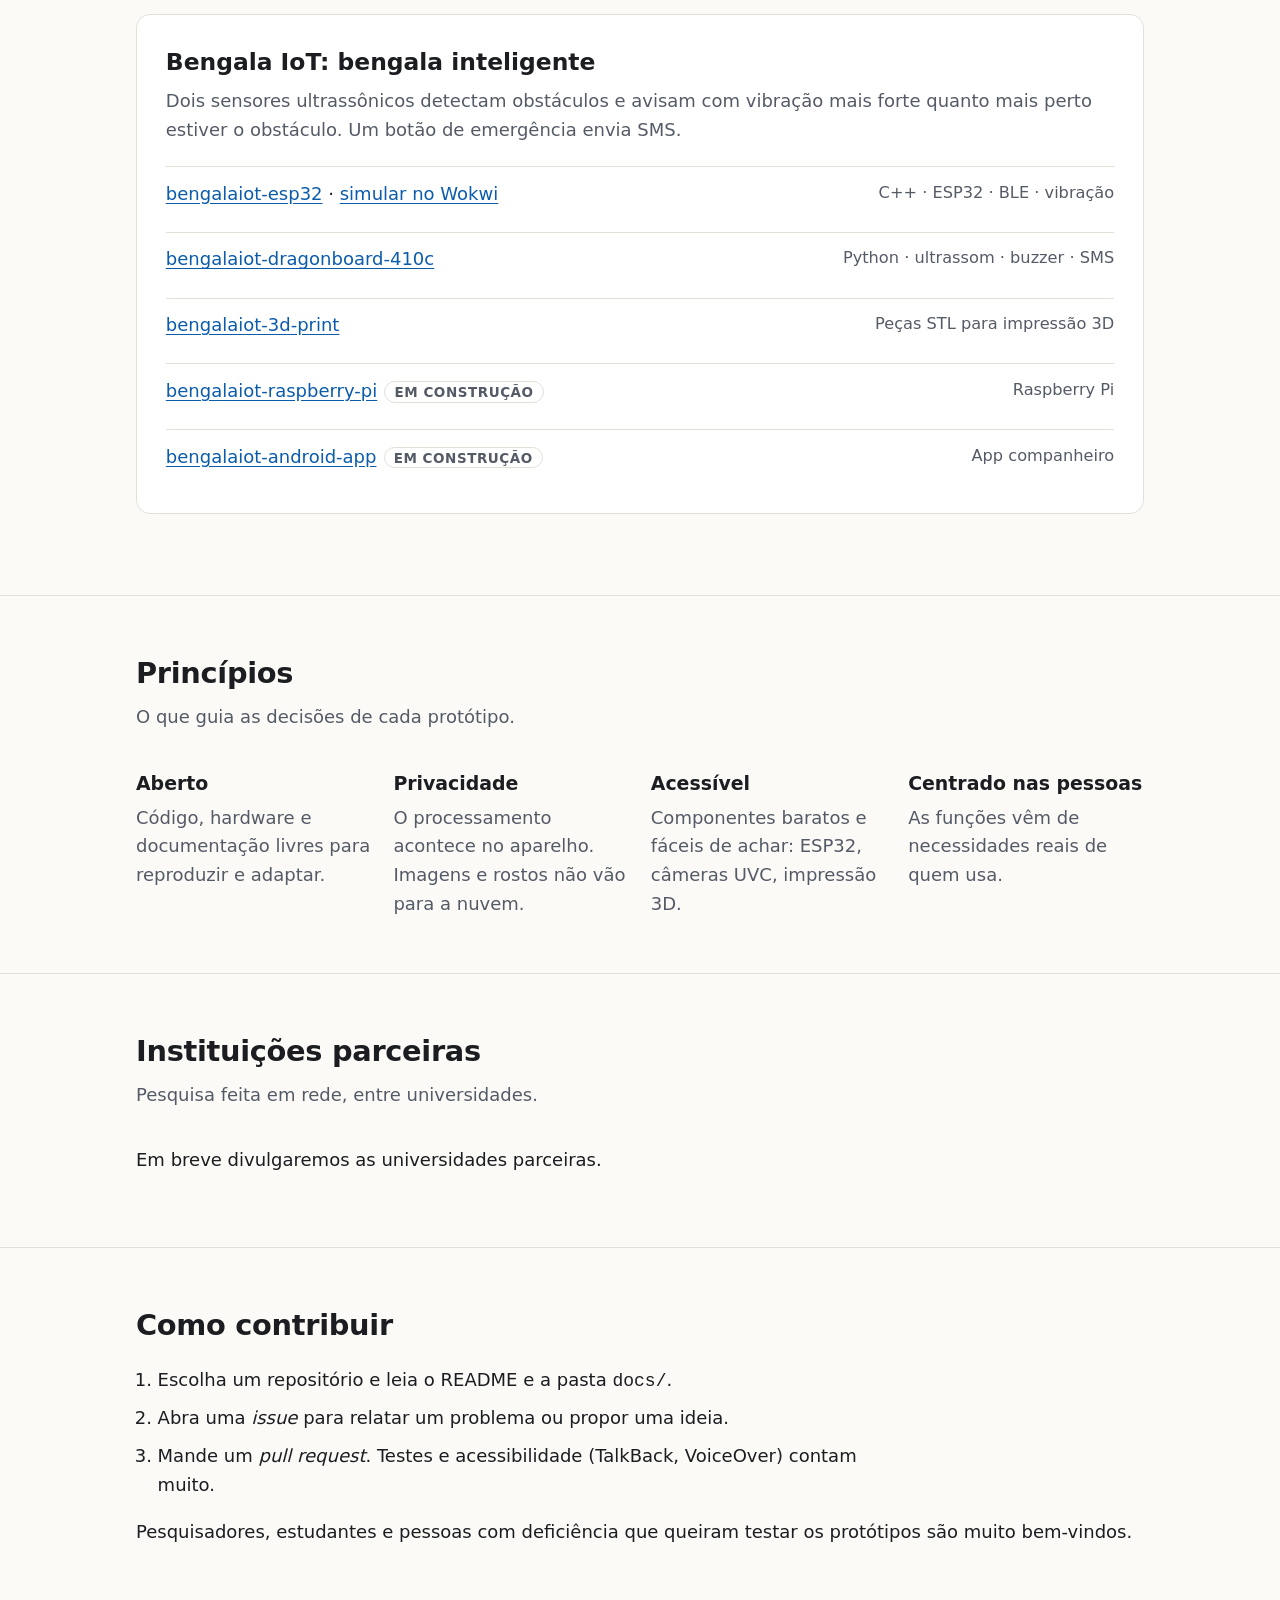
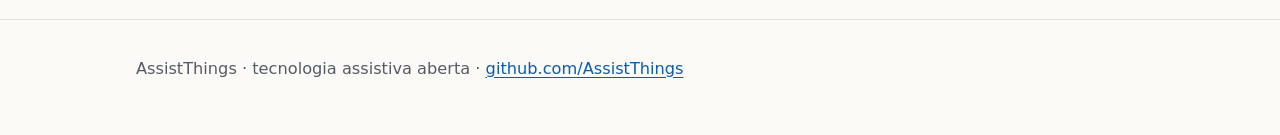
==== commit 51018c72: "fix: agrupar o nome no cabecalho e renovar o cache do css" ====
--- a/index.html
+++ b/index.html
@@ -5,7 +5,7 @@
 <meta name="viewport" content="width=device-width, initial-scale=1">
 <title>AssistThings</title>
 <meta name="description" content="Projeto de pesquisa entre universidades que cria tecnologia assistiva aberta com Inteligência Artificial e Internet das Coisas.">
-<link rel="stylesheet" href="/style.css">
+<link rel="stylesheet" href="/style.css?v=3">
 <link rel="icon" type="image/png" href="/assets/favicon.png">
 <link rel="apple-touch-icon" href="/assets/logo.jpg">
 <link rel="alternate" hreflang="pt-BR" href="https://assistthings.github.io/">
@@ -17,7 +17,7 @@
 
 <header class="top">
   <div class="wrap">
-    <a class="brand" href="/"><img src="/assets/logo.jpg" alt="" width="40" height="40">Assist<span>Things</span></a>
+    <a class="brand" href="/"><img src="/assets/logo.jpg" alt="" width="40" height="40"><span class="name">Assist<span>Things</span></span></a>
     <div class="top-right">
     <nav aria-label="Principal">
       <ul>
--- a/style.css
+++ b/style.css
@@ -22,8 +22,8 @@
 .wrap { max-width: 1040px; margin: 0 auto; padding: 0 16px; }
 header.top { border-bottom: 1px solid var(--line); }
 header.top .wrap { display: flex; align-items: center; justify-content: space-between; gap: 1rem; min-height: 64px; flex-wrap: wrap; }
-.brand { display: inline-flex; align-items: center; gap: .6rem; font-weight: 700; font-size: 1.15rem; color: var(--text); text-decoration: none; letter-spacing: -.01em; }
-.brand span { color: var(--accent); }
+.brand { display: inline-flex; align-items: center; font-weight: 700; font-size: 1.15rem; color: var(--text); text-decoration: none; letter-spacing: -.01em; }
+.brand .name span { color: var(--accent); }
 nav ul { list-style: none; display: flex; gap: 1.2rem; margin: 0; padding: 0; flex-wrap: wrap; }
 nav a { color: var(--muted); text-decoration: none; }
 nav a:hover { color: var(--text); text-decoration: underline; }
@@ -62,5 +62,5 @@
 .lang a { display: inline-block; padding: .2rem .5rem; border-radius: 6px; border: 1px solid var(--line); color: var(--muted); text-decoration: none; font-size: .85rem; font-weight: 600; }
 .lang a[aria-current="page"] { background: var(--accent); border-color: var(--accent); color: var(--accent-ink); }
 .top-right { display: flex; align-items: center; gap: 1.2rem; flex-wrap: wrap; }
-.brand img { border-radius: 50%; display: block; }
+.brand img { border-radius: 50%; display: block; margin-right: .6rem; }
 .hero-logo { display: block; width: 112px; height: 112px; border-radius: 50%; margin: 0 0 1.5rem; border: 3px solid var(--line); }
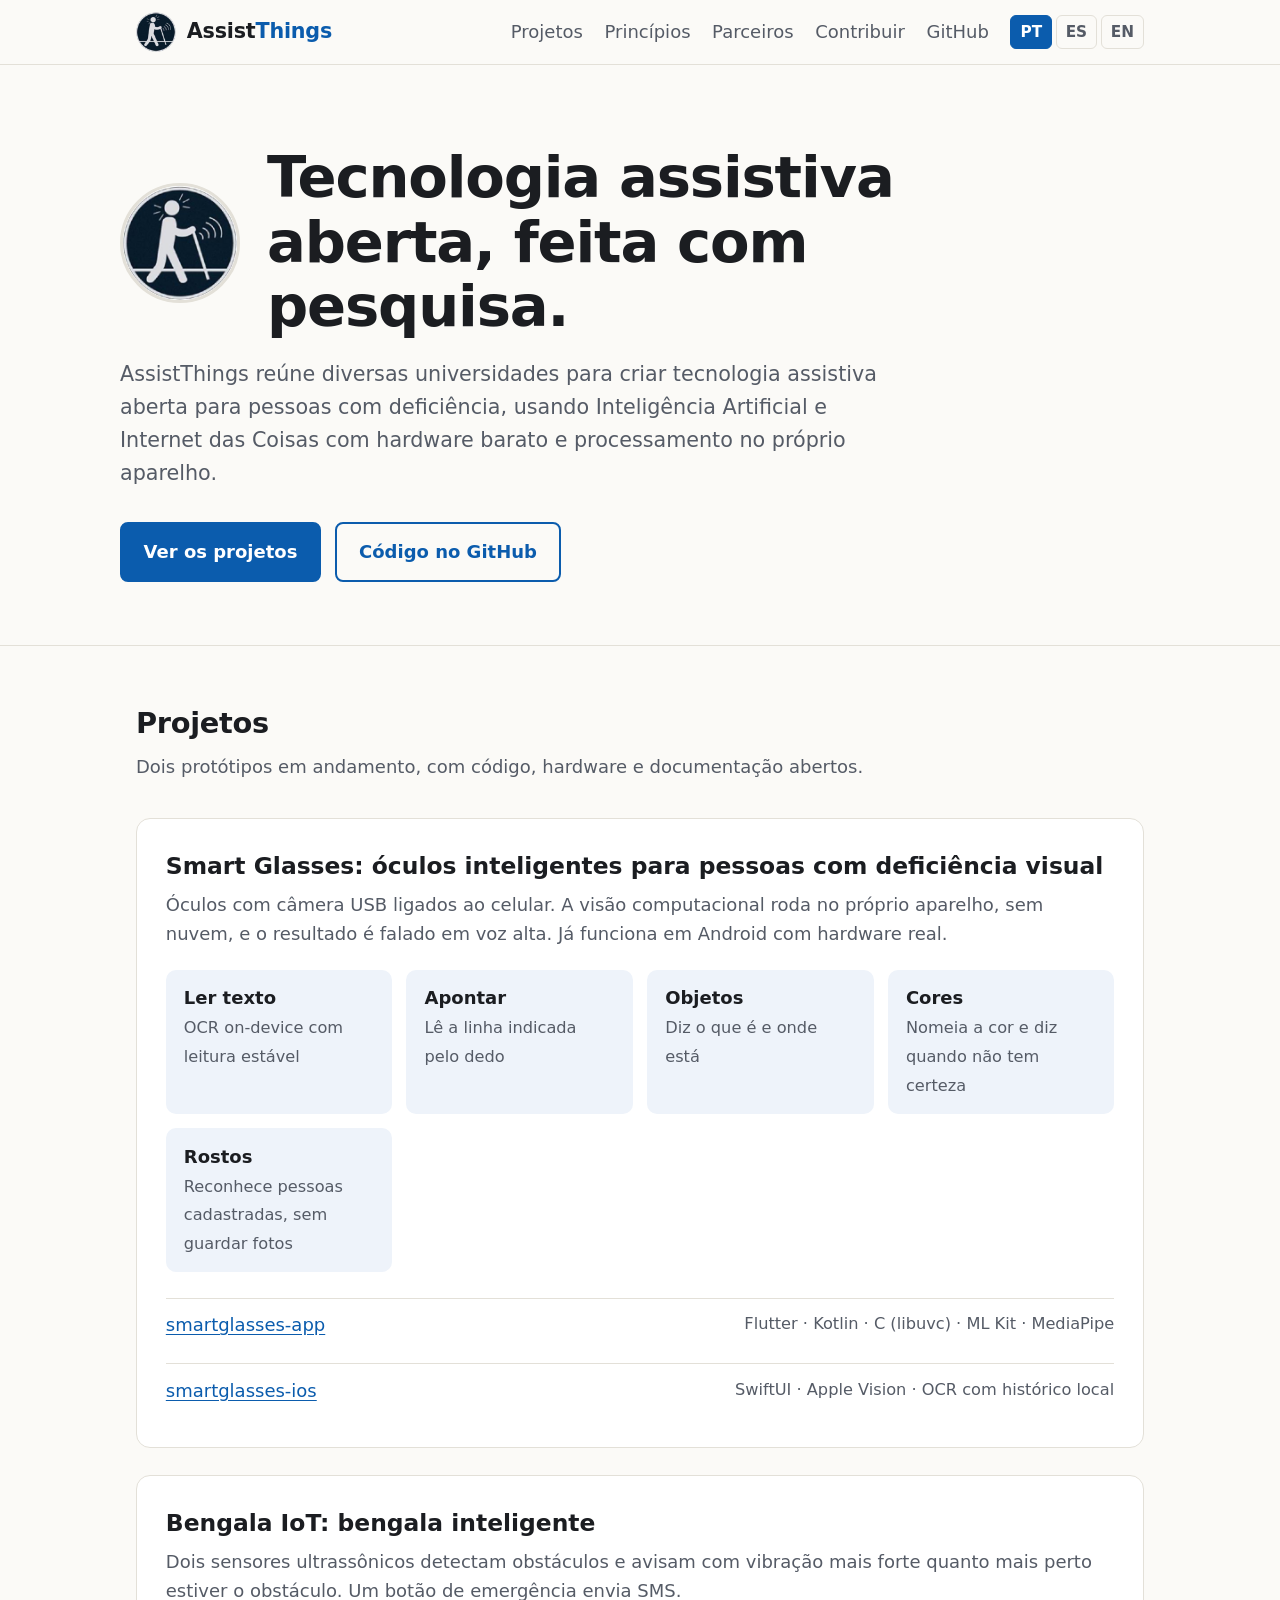
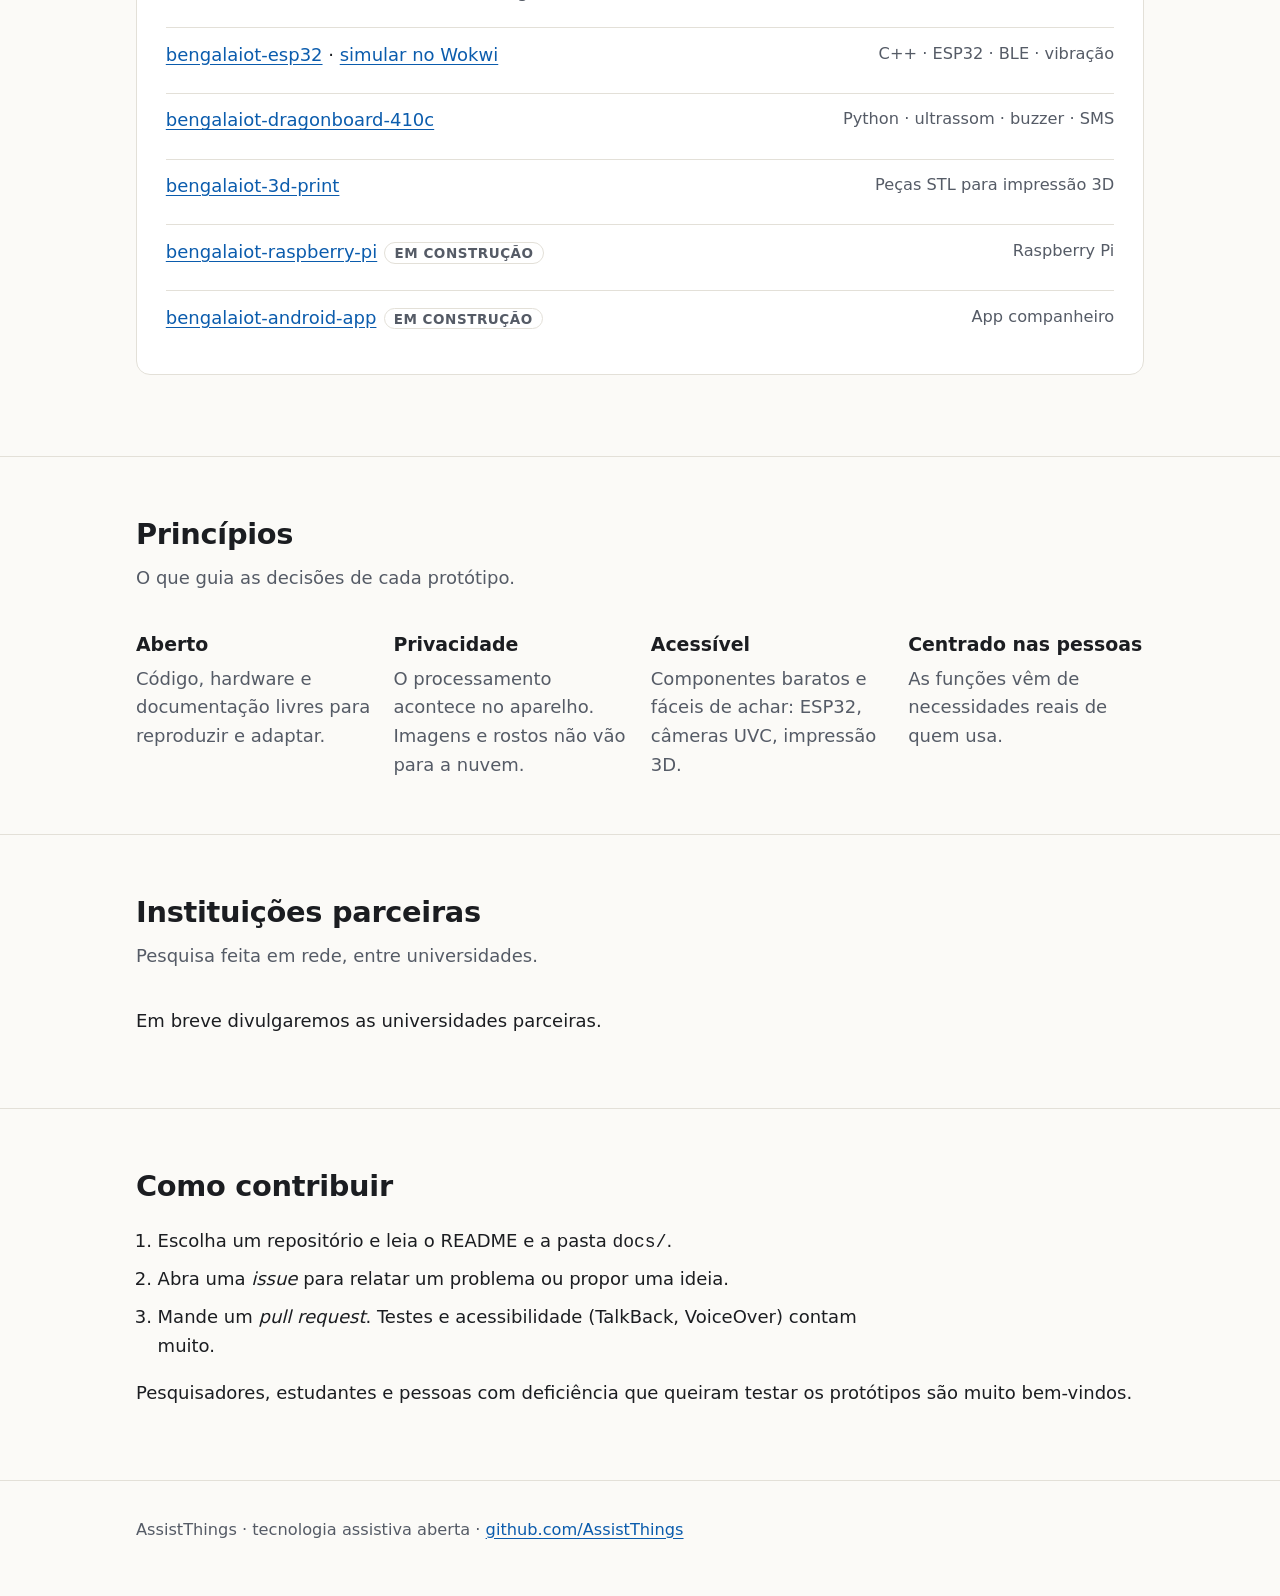
==== commit 84685fc3: "style: posicionar o logotipo a esquerda do titulo principal" ====
--- a/index.html
+++ b/index.html
@@ -5,7 +5,7 @@
 <meta name="viewport" content="width=device-width, initial-scale=1">
 <title>AssistThings</title>
 <meta name="description" content="Projeto de pesquisa entre universidades que cria tecnologia assistiva aberta com Inteligência Artificial e Internet das Coisas.">
-<link rel="stylesheet" href="/style.css?v=3">
+<link rel="stylesheet" href="/style.css?v=4">
 <link rel="icon" type="image/png" href="/assets/favicon.png">
 <link rel="apple-touch-icon" href="/assets/logo.jpg">
 <link rel="alternate" hreflang="pt-BR" href="https://assistthings.github.io/">
@@ -39,8 +39,10 @@
 
 <main id="conteudo">
   <div class="wrap hero">
-    <img class="hero-logo" src="/assets/logo.jpg" alt="Logotipo do AssistThings: pessoa caminhando com bengala" width="112" height="112">
-    <h1>Tecnologia assistiva aberta, feita com pesquisa.</h1>
+    <div class="hero-head">
+      <img class="hero-logo" src="/assets/logo.jpg" alt="Logotipo do AssistThings: pessoa caminhando com bengala" width="112" height="112">
+      <h1>Tecnologia assistiva aberta, feita com pesquisa.</h1>
+    </div>
     <p>AssistThings reúne diversas universidades para criar tecnologia assistiva aberta para pessoas com deficiência, usando Inteligência Artificial e Internet das Coisas com hardware barato e processamento no próprio aparelho.</p>
     <div class="btns">
       <a class="btn primary" href="#projetos">Ver os projetos</a>
--- a/style.css
+++ b/style.css
@@ -63,4 +63,10 @@
 .lang a[aria-current="page"] { background: var(--accent); border-color: var(--accent); color: var(--accent-ink); }
 .top-right { display: flex; align-items: center; gap: 1.2rem; flex-wrap: wrap; }
 .brand img { border-radius: 50%; display: block; margin-right: .6rem; }
-.hero-logo { display: block; width: 112px; height: 112px; border-radius: 50%; margin: 0 0 1.5rem; border: 3px solid var(--line); }
+.hero-head { display: flex; align-items: center; gap: 1.5rem; margin: 0 0 1rem; }
+.hero-head h1 { margin: 0; }
+.hero-logo { flex: none; display: block; width: 120px; height: 120px; border-radius: 50%; border: 3px solid var(--line); }
+@media (max-width: 520px) {
+  .hero-head { gap: 1rem; }
+  .hero-logo { width: 72px; height: 72px; }
+}
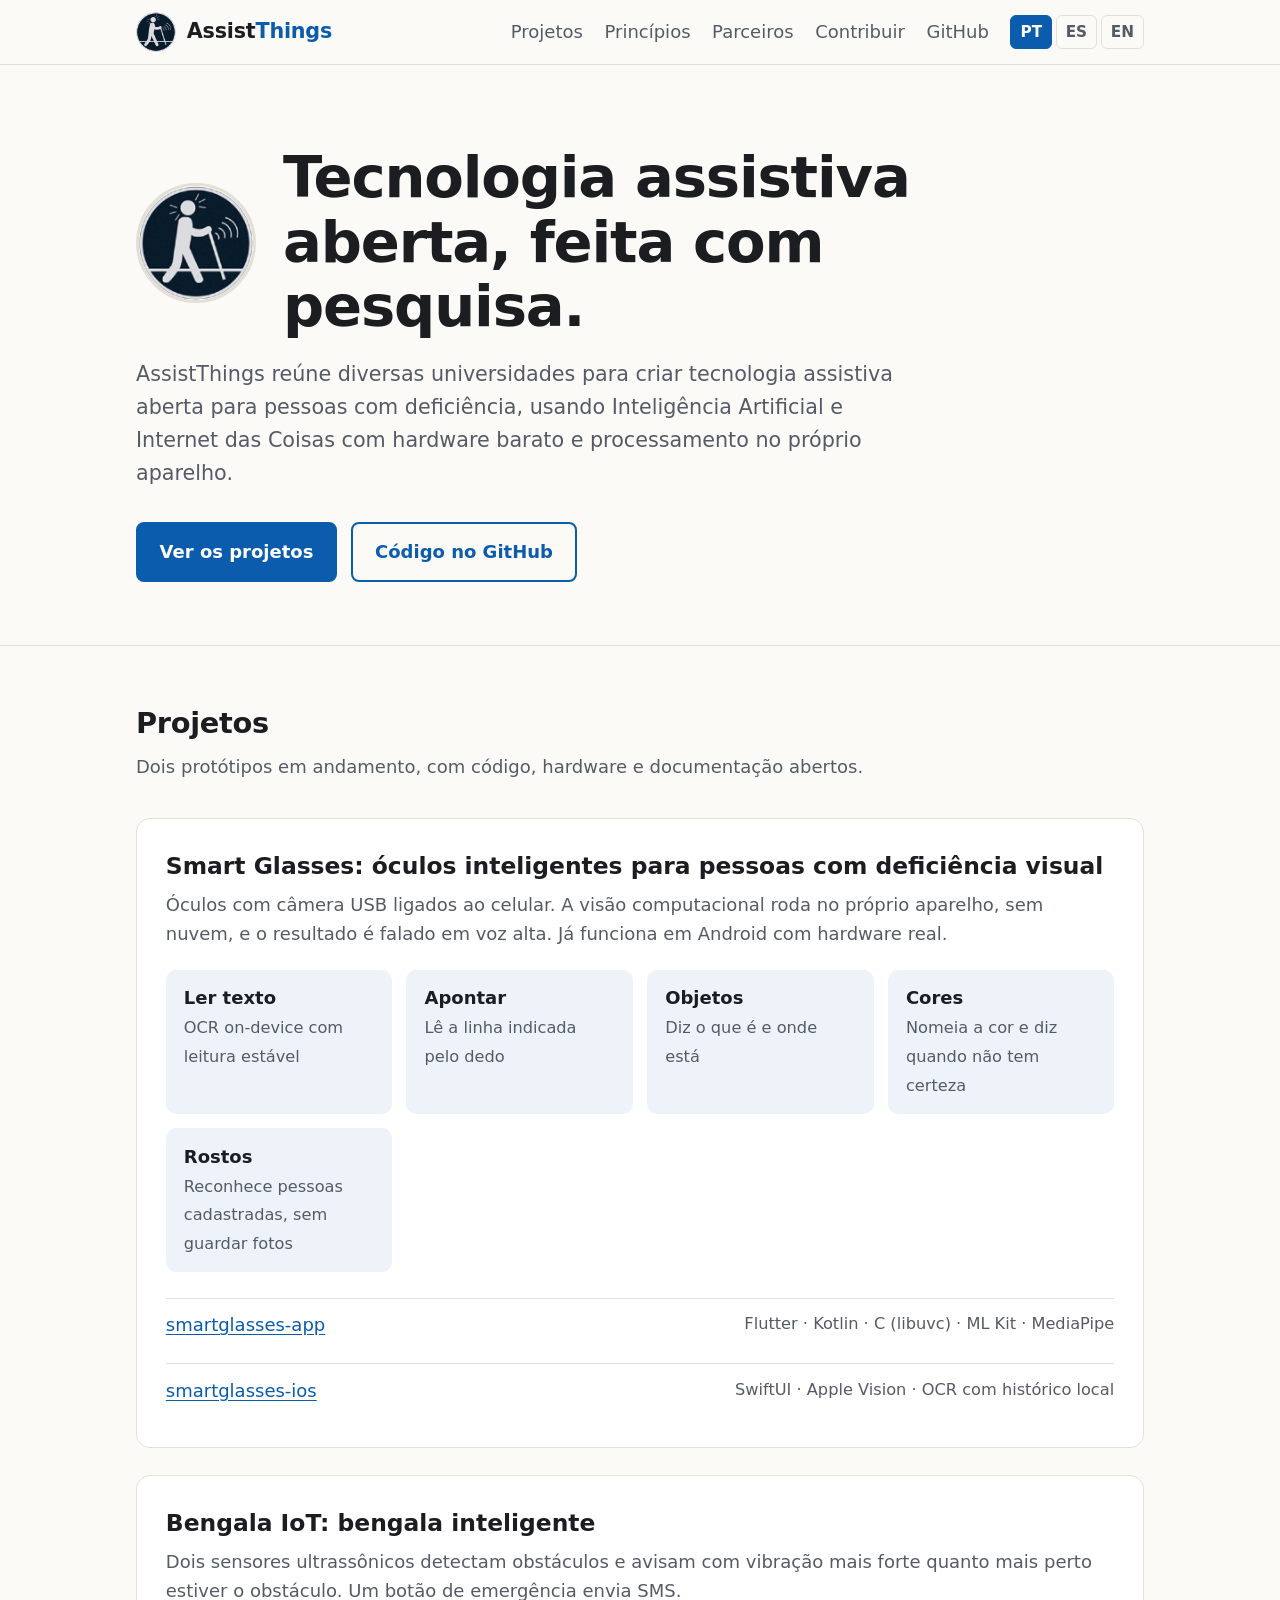
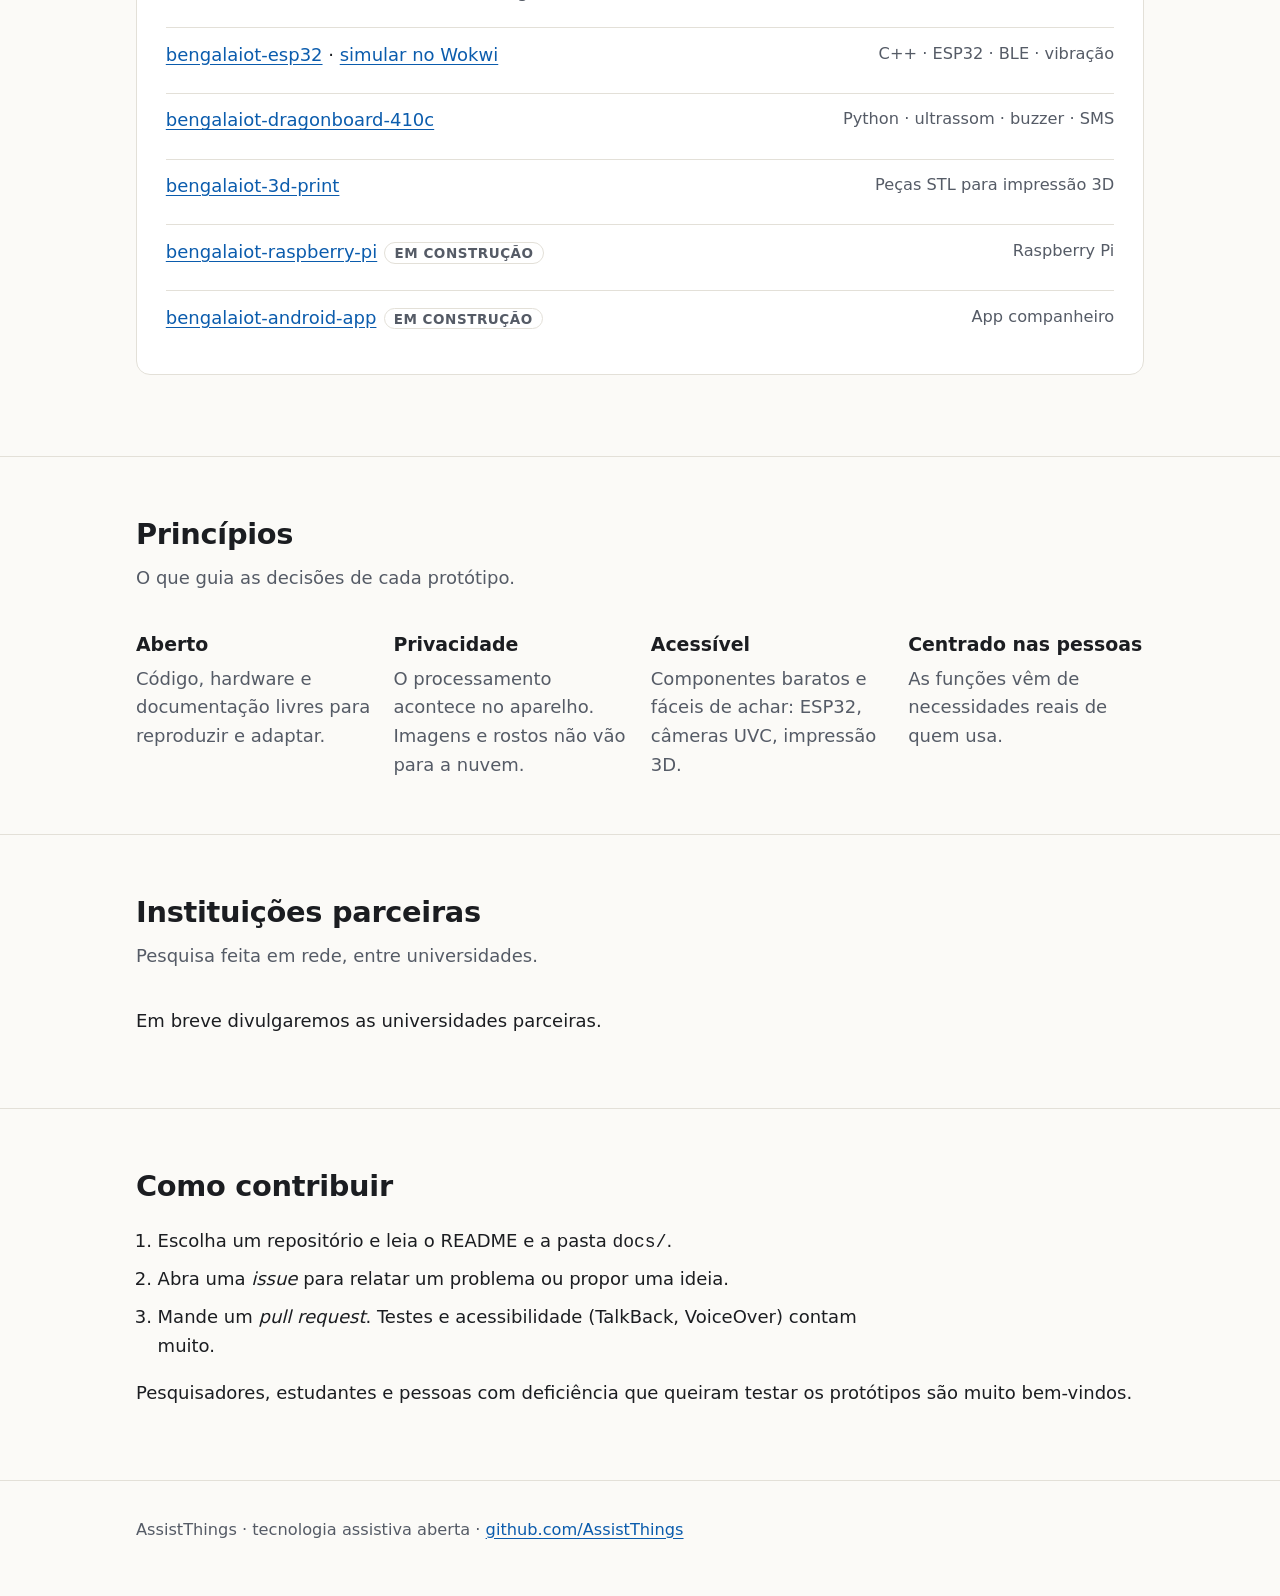
==== commit 21178bd2: "fix: restaurar a margem lateral do bloco de destaque" ====
--- a/index.html
+++ b/index.html
@@ -5,7 +5,7 @@
 <meta name="viewport" content="width=device-width, initial-scale=1">
 <title>AssistThings</title>
 <meta name="description" content="Projeto de pesquisa entre universidades que cria tecnologia assistiva aberta com Inteligência Artificial e Internet das Coisas.">
-<link rel="stylesheet" href="/style.css?v=4">
+<link rel="stylesheet" href="/style.css?v=5">
 <link rel="icon" type="image/png" href="/assets/favicon.png">
 <link rel="apple-touch-icon" href="/assets/logo.jpg">
 <link rel="alternate" hreflang="pt-BR" href="https://assistthings.github.io/">
--- a/style.css
+++ b/style.css
@@ -28,7 +28,7 @@
 nav a { color: var(--muted); text-decoration: none; }
 nav a:hover { color: var(--text); text-decoration: underline; }
 
-.hero { padding: 4.5rem 0 3.5rem; }
+.hero { padding-top: 4.5rem; padding-bottom: 3.5rem; }
 .hero h1 { font-size: clamp(2rem, 5vw, 3.2rem); line-height: 1.12; margin: 0 0 1rem; letter-spacing: -.02em; max-width: 18ch; }
 .hero p { font-size: 1.15rem; color: var(--muted); max-width: 60ch; margin: 0 0 1.8rem; }
 .btns { display: flex; gap: .8rem; flex-wrap: wrap; }
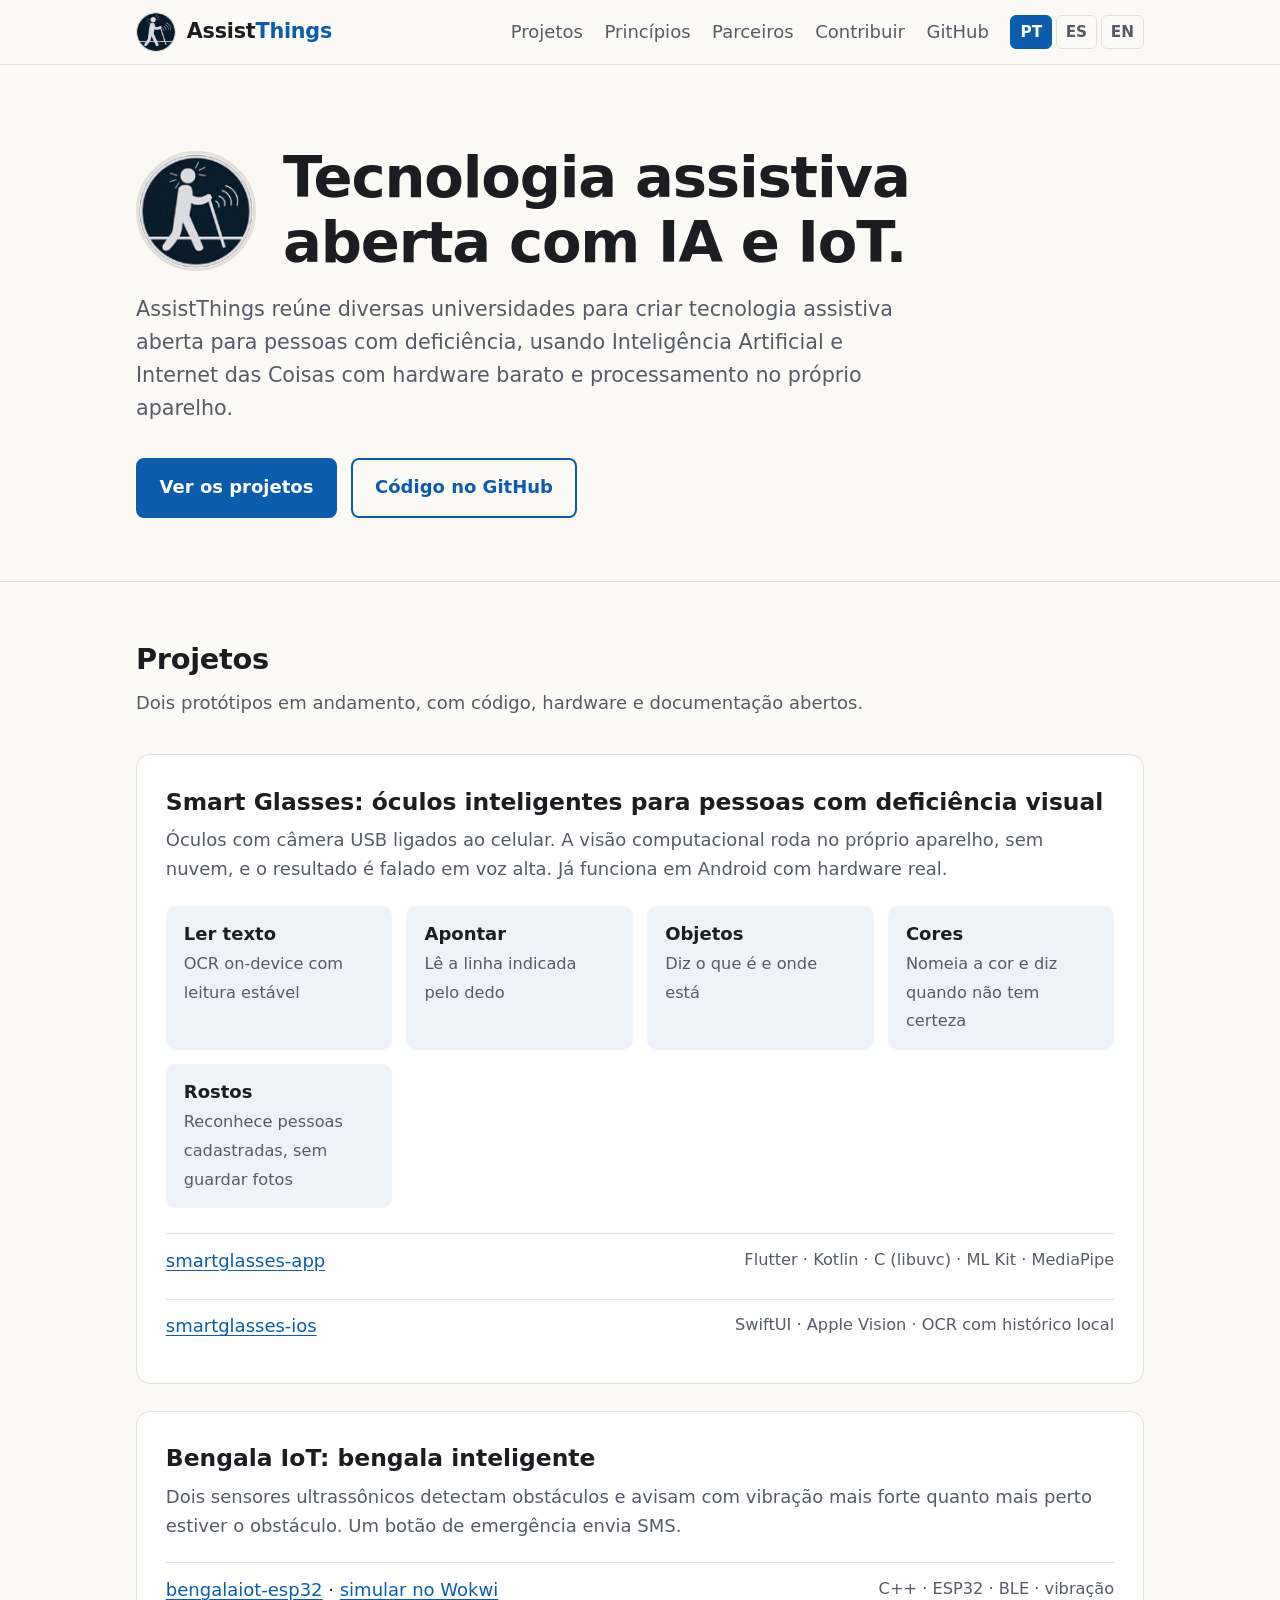
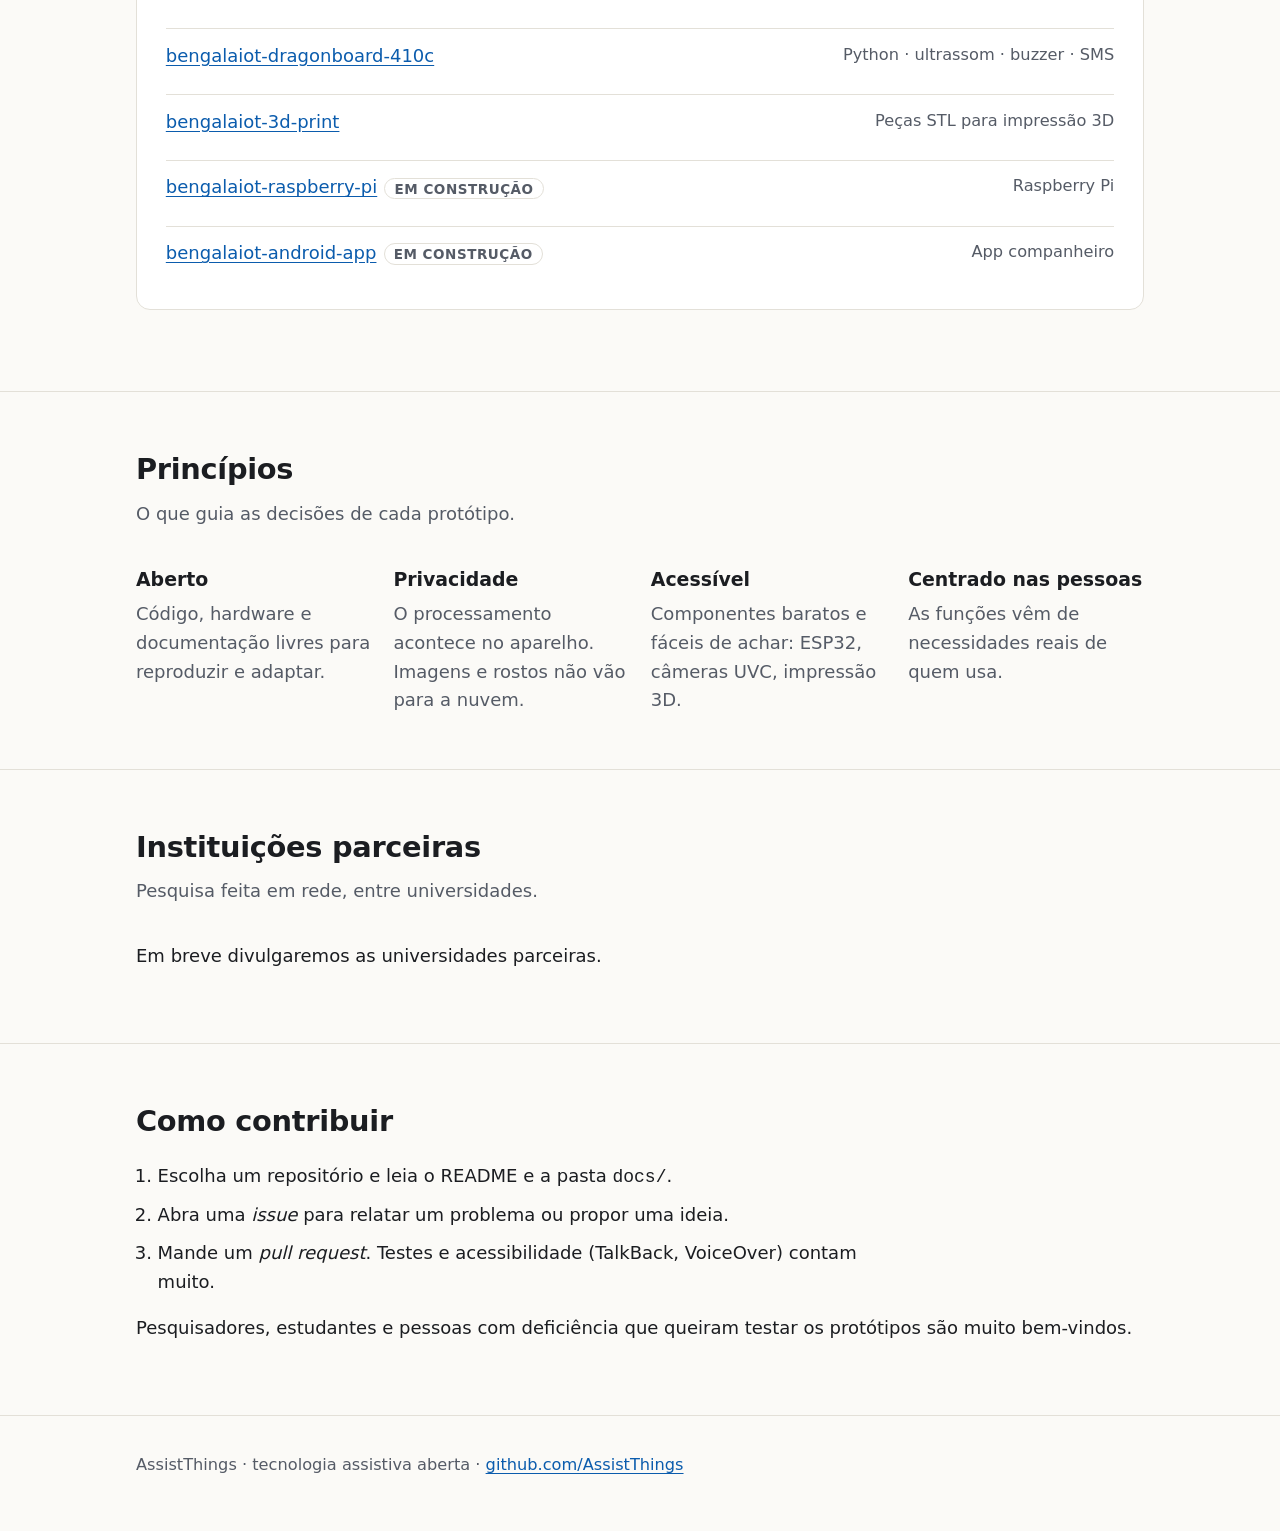
==== commit d24dcb90: "docs: trocar o titulo principal para destacar IA e IoT" ====
--- a/index.html
+++ b/index.html
@@ -41,7 +41,7 @@
   <div class="wrap hero">
     <div class="hero-head">
       <img class="hero-logo" src="/assets/logo.jpg" alt="Logotipo do AssistThings: pessoa caminhando com bengala" width="112" height="112">
-      <h1>Tecnologia assistiva aberta, feita com pesquisa.</h1>
+      <h1>Tecnologia assistiva aberta com IA e IoT.</h1>
     </div>
     <p>AssistThings reúne diversas universidades para criar tecnologia assistiva aberta para pessoas com deficiência, usando Inteligência Artificial e Internet das Coisas com hardware barato e processamento no próprio aparelho.</p>
     <div class="btns">
